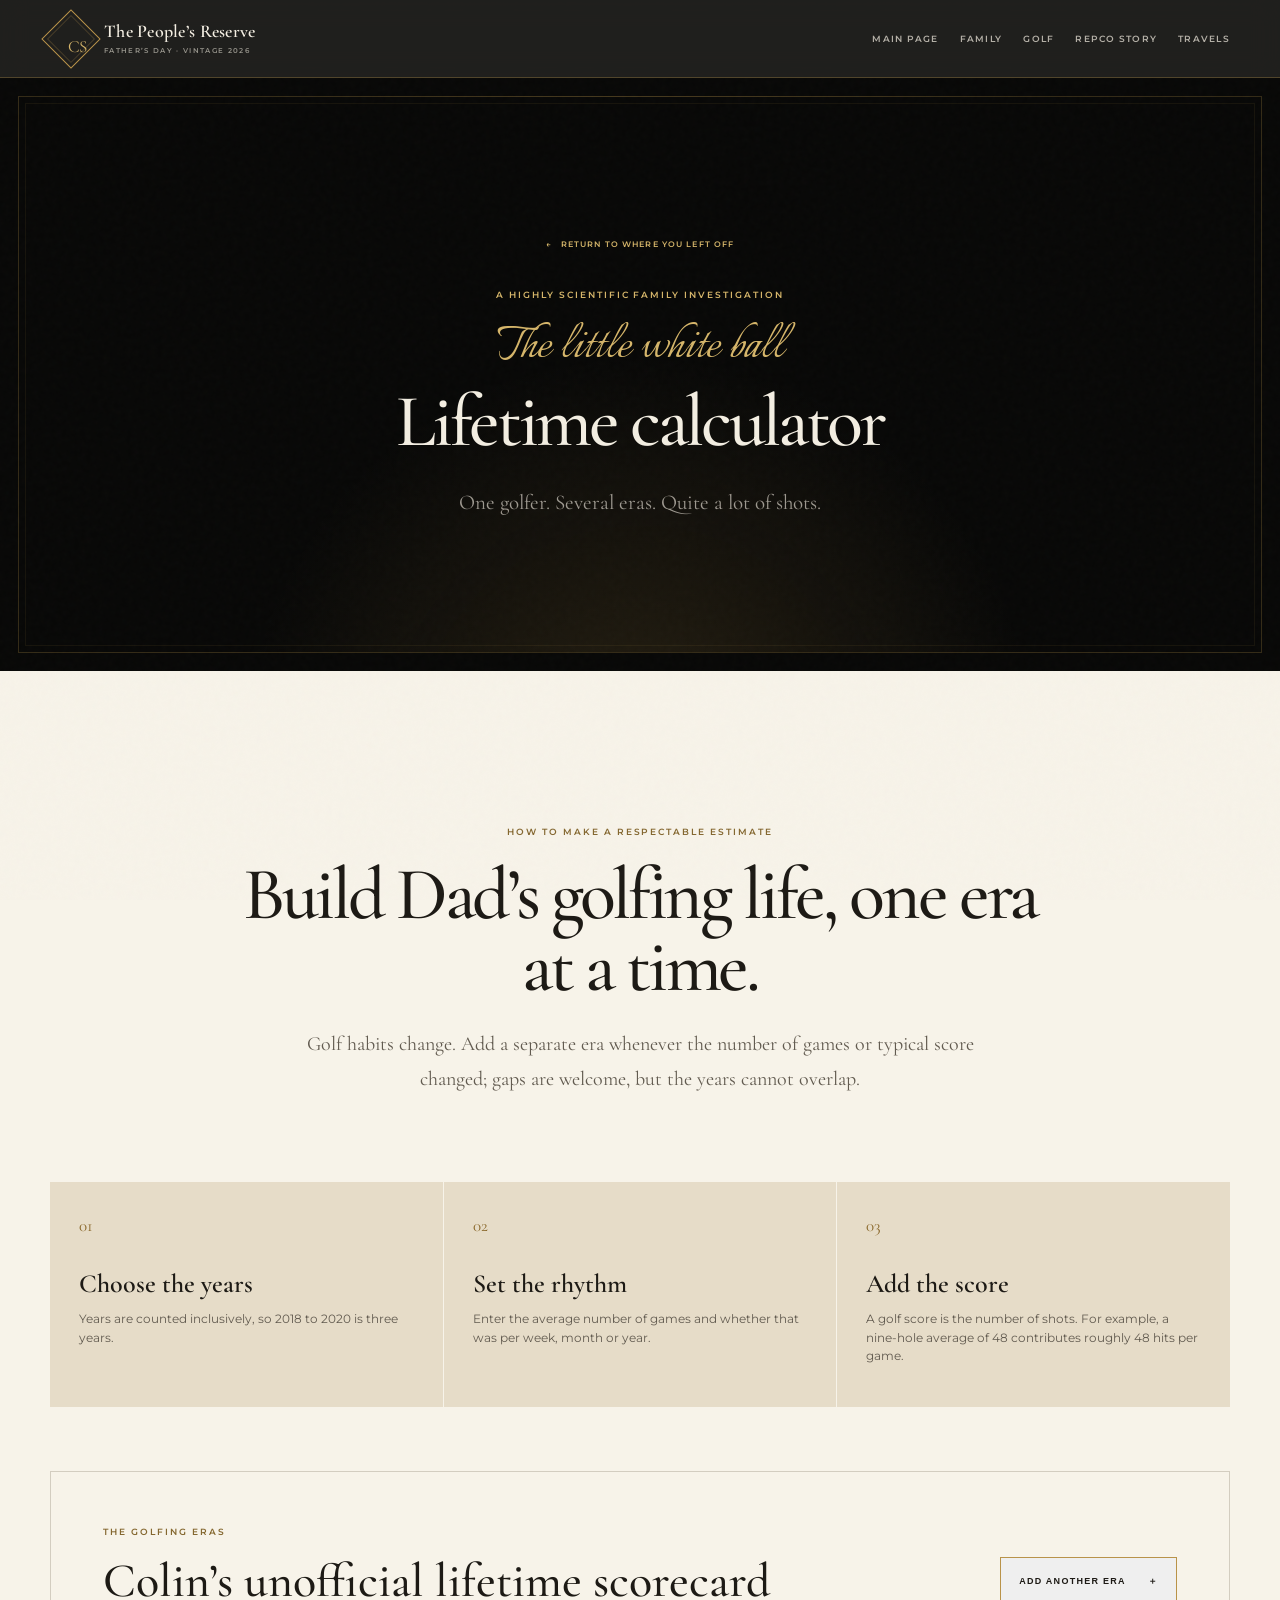
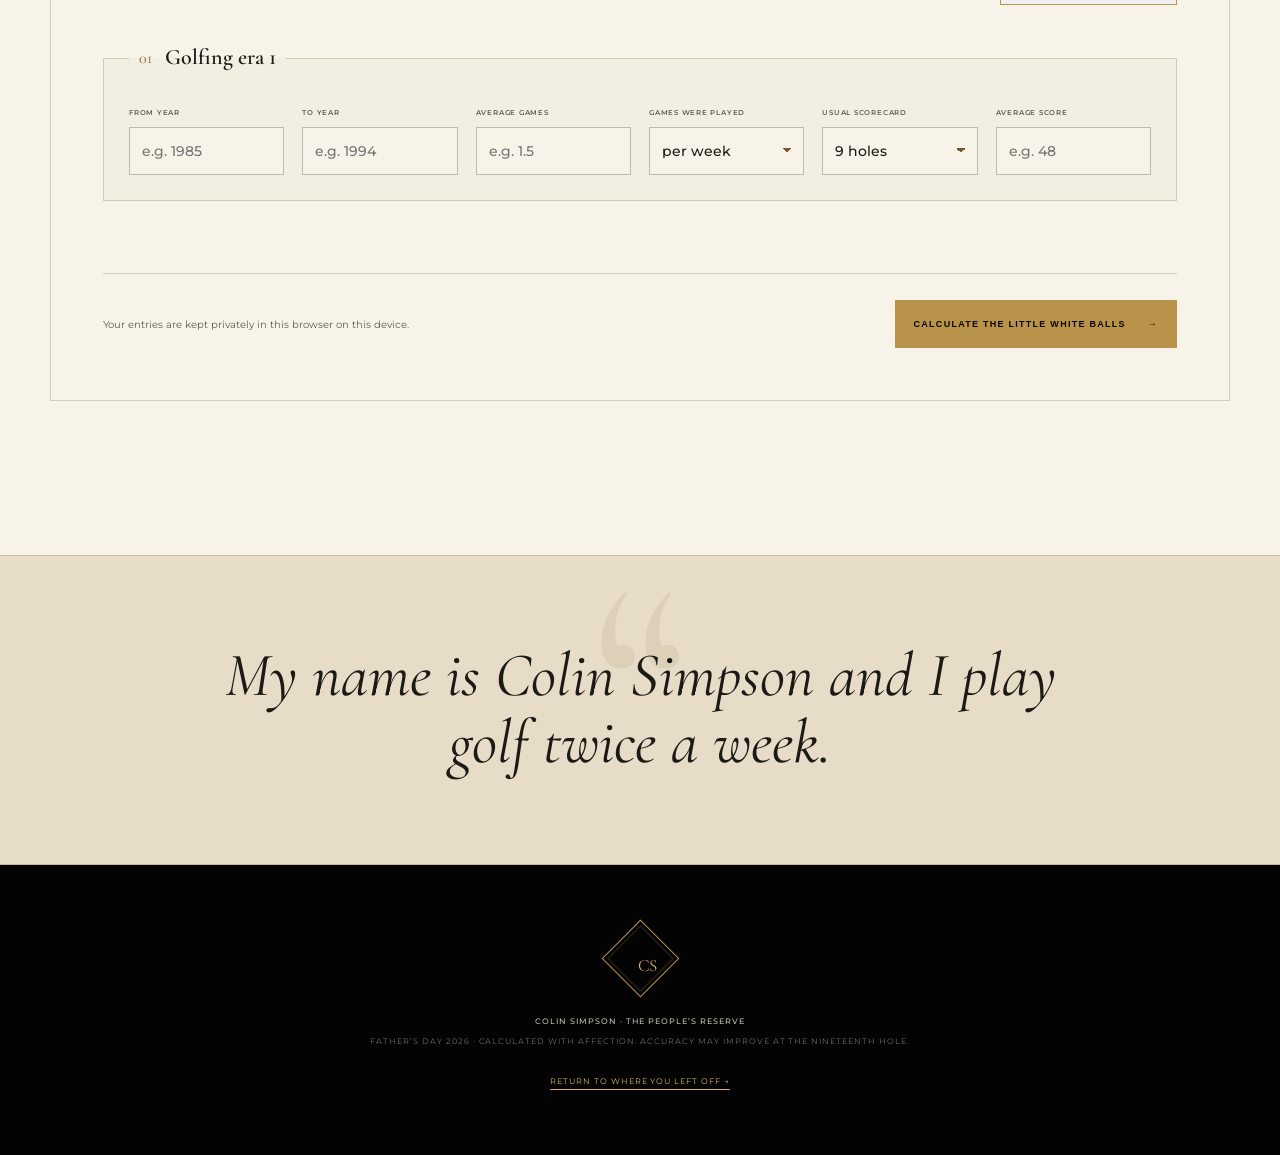
==== golf-calculator.html @ f28aa2bf "Polish tribute and add golf lifetime calculator" ====
<!doctype html>
<html lang="en-NZ">
  <head>
    <meta charset="utf-8" />
    <meta name="viewport" content="width=device-width, initial-scale=1" />
    <meta name="theme-color" content="#090908" />
    <meta name="description" content="Estimate how many times Colin Simpson has hit the little white ball — and issue the official family certificate." />
    <meta property="og:type" content="website" />
    <meta property="og:locale" content="en_NZ" />
    <meta property="og:title" content="The Little White Ball Calculator — Colin Simpson" />
    <meta property="og:description" content="An extremely serious family investigation into a lifetime of golf." />
    <meta property="og:url" content="https://mikemaxwelledison.github.io/colin-simpson-peoples-reserve/golf-calculator.html" />
    <meta property="og:image" content="https://mikemaxwelledison.github.io/colin-simpson-peoples-reserve/og.png" />
    <meta name="twitter:card" content="summary_large_image" />
    <title>The Little White Ball Calculator — Colin Simpson</title>
    <link rel="icon" href="favicon.svg" type="image/svg+xml" />
    <link rel="preconnect" href="https://fonts.googleapis.com" />
    <link rel="preconnect" href="https://fonts.gstatic.com" crossorigin />
    <link href="https://fonts.googleapis.com/css2?family=Cormorant+Garamond:ital,wght@0,500;0,600;1,500&amp;family=Italianno&amp;family=Montserrat:wght@400;500;600&amp;display=swap" rel="stylesheet" />
    <link rel="stylesheet" href="styles.css" />
    <script src="script.js" defer></script>
    <script src="golf-calculator.js" defer></script>
  </head>
  <body class="subpage calculator-page">
    <a class="skip-link" href="#calculator">Skip to the calculator</a>

    <header class="site-header" data-header>
      <a class="wordmark" href="index.html" aria-label="Colin Simpson — return to the main page">
        <span class="wordmark-mark" aria-hidden="true">CS</span>
        <span class="wordmark-copy"><strong>The People’s Reserve</strong><span>Father’s Day · Vintage 2026</span></span>
      </a>
      <button class="nav-toggle" type="button" aria-expanded="false" aria-controls="site-nav" data-nav-toggle><span>Menu</span><i aria-hidden="true"></i></button>
      <nav class="site-nav" id="site-nav" aria-label="Page links" data-nav>
        <a href="index.html">Main page</a>
        <a href="index.html#family">Family</a>
        <a href="index.html#golf">Golf</a>
        <a href="repco.html">Repco story</a>
        <a href="travels.html">Travels</a>
      </nav>
    </header>

    <main id="main" class="subpage-main">
      <section class="page-hero calculator-hero" aria-labelledby="page-title">
        <div class="page-hero-inner" data-reveal>
          <a class="back-link" href="index.html#golf-calculator-link" data-return-link><span aria-hidden="true">←</span> Return to where you left off</a>
          <p class="eyebrow gold">A highly scientific family investigation</p>
          <h1 id="page-title"><span>The little white ball</span>Lifetime calculator</h1>
          <p>One golfer. Several eras. Quite a lot of shots.</p>
        </div>
      </section>

      <section class="calculator-shell section-shell section-pad" id="calculator" aria-labelledby="calculator-title">
        <header class="section-heading centered narrow" data-reveal>
          <p class="eyebrow ink">How to make a respectable estimate</p>
          <h2 id="calculator-title">Build Dad’s golfing life, one era at a time.</h2>
          <p>Golf habits change. Add a separate era whenever the number of games or typical score changed; gaps are welcome, but the years cannot overlap.</p>
        </header>

        <ol class="calculator-guide" data-reveal>
          <li><span>01</span><strong>Choose the years</strong><p>Years are counted inclusively, so 2018 to 2020 is three years.</p></li>
          <li><span>02</span><strong>Set the rhythm</strong><p>Enter the average number of games and whether that was per week, month or year.</p></li>
          <li><span>03</span><strong>Add the score</strong><p>A golf score is the number of shots. For example, a nine-hole average of 48 contributes roughly 48 hits per game.</p></li>
        </ol>

        <form class="golf-form" id="golf-form" novalidate data-reveal>
          <div class="segment-heading">
            <div>
              <p class="eyebrow ink">The golfing eras</p>
              <h3>Colin’s unofficial lifetime scorecard</h3>
            </div>
            <button class="button button-outline add-segment" type="button" id="add-segment">Add another era <span aria-hidden="true">＋</span></button>
          </div>

          <div class="segments" id="segments"></div>
          <p class="form-status" id="form-status" role="alert" aria-live="polite"></p>

          <div class="calculator-actions">
            <p>Your entries are kept privately in this browser on this device.</p>
            <button class="button button-gold calculate-button" type="submit">Calculate the little white balls <span aria-hidden="true">→</span></button>
          </div>
        </form>

        <section class="calculator-result" id="calculator-result" aria-live="polite" tabindex="-1" hidden>
          <p class="eyebrow gold">The family statistics department declares</p>
          <p class="result-prefix">Dad has probably hit the little white ball</p>
          <strong class="result-number" id="result-number">0</strong>
          <p class="result-suffix">times.</p>
          <div class="result-facts" aria-label="Calculation summary">
            <span><strong id="result-games">0</strong> estimated games</span>
            <span><strong id="result-holes">0</strong> estimated holes</span>
            <span><strong id="result-eras">0</strong> golfing eras</span>
          </div>
          <p class="result-note">A carefully reasoned estimate, give or take a few mulligans, practice swings and stories that improved with age.</p>
          <button class="button button-gold" type="button" id="download-certificate">Download Colin’s certificate of golf addiction <span aria-hidden="true">↓</span></button>
          <small id="saved-date"></small>
        </section>
      </section>

      <section class="signature-quote calculator-quote" data-reveal>
        <span class="quote-mark" aria-hidden="true">“</span>
        <p>My name is Colin Simpson and I play golf twice a week.</p>
      </section>
    </main>

    <dialog class="recalculate-dialog" id="recalculate-dialog" aria-labelledby="dialog-title">
      <div class="dialog-crest" aria-hidden="true"><span>CS</span></div>
      <p class="eyebrow ink">One score is already on the board</p>
      <h2 id="dialog-title">Replace the previous result?</h2>
      <p>The saved estimate and certificate will be replaced by this new calculation.</p>
      <div class="dialog-actions">
        <button class="button button-outline" type="button" id="cancel-recalculate">Cancel</button>
        <button class="button button-dark" type="button" id="download-then-recalculate">Download previous certificate &amp; continue</button>
        <button class="button button-gold" type="button" id="confirm-recalculate">Continue</button>
      </div>
    </dialog>

    <footer class="site-footer">
      <div class="footer-mark" aria-hidden="true">CS</div>
      <p><strong>Colin Simpson · The People’s Reserve</strong></p>
      <p>Father’s Day 2026 · Calculated with affection. Accuracy may improve at the nineteenth hole.</p>
      <a href="index.html#golf-calculator-link" data-return-link>Return to where you left off <span aria-hidden="true">→</span></a>
    </footer>
  </body>
</html>
---- styles.css ----
:root {
  --black: #080807;
  --black-soft: #11100e;
  --charcoal: #1b1915;
  --ink: #1d1a15;
  --ink-soft: #625b50;
  --ivory: #f3eee2;
  --ivory-deep: #e6dcc8;
  --paper: #f7f3e9;
  --gold: #b99349;
  --gold-bright: #d6b66a;
  --gold-faint: rgba(185, 147, 73, 0.2);
  --line: rgba(64, 50, 29, 0.2);
  --serif: "Cormorant Garamond", Georgia, serif;
  --script: "Italianno", "Segoe Script", cursive;
  --sans: "Montserrat", Arial, sans-serif;
  --page: min(1180px, calc(100vw - 48px));
  --ease: cubic-bezier(0.22, 1, 0.36, 1);
}

* {
  box-sizing: border-box;
}

html {
  scroll-padding-top: 90px;
}

body {
  background: var(--paper);
  color: var(--ink);
  font-family: var(--sans);
  font-size: 16px;
  line-height: 1.72;
  margin: 0;
  overflow-x: hidden;
  -webkit-font-smoothing: antialiased;
}

body::before {
  background-image: url("data:image/svg+xml,%3Csvg viewBox='0 0 180 180' xmlns='http://www.w3.org/2000/svg'%3E%3Cfilter id='n'%3E%3CfeTurbulence type='fractalNoise' baseFrequency='.85' numOctaves='3' stitchTiles='stitch'/%3E%3C/filter%3E%3Crect width='100%25' height='100%25' filter='url(%23n)' opacity='.16'/%3E%3C/svg%3E");
  content: "";
  inset: 0;
  opacity: 0.13;
  pointer-events: none;
  position: fixed;
  z-index: 100;
}

img,
video {
  display: block;
  max-width: 100%;
}

img {
  height: auto;
}

figure,
blockquote {
  margin: 0;
}

a {
  color: inherit;
}

button,
a,
summary,
video {
  -webkit-tap-highlight-color: transparent;
}

.skip-link {
  background: var(--ivory);
  color: var(--black);
  font-weight: 600;
  left: 16px;
  padding: 10px 16px;
  position: fixed;
  top: -80px;
  z-index: 300;
}

.skip-link:focus {
  top: 16px;
}

.section-shell {
  margin-inline: auto;
  max-width: var(--page);
  position: relative;
}

.section-pad {
  padding-block: clamp(96px, 12vw, 160px);
}

.site-header {
  align-items: center;
  background: rgba(8, 8, 7, 0.9);
  border-bottom: 1px solid rgba(185, 147, 73, 0.32);
  color: var(--ivory);
  display: flex;
  justify-content: space-between;
  left: 0;
  min-height: 78px;
  padding: 14px max(24px, calc((100vw - 1180px) / 2));
  position: fixed;
  right: 0;
  top: 0;
  transition: background 220ms ease, min-height 220ms ease;
  z-index: 200;
  backdrop-filter: blur(12px);
}

.site-header.is-scrolled {
  background: rgba(8, 8, 7, 0.98);
  min-height: 66px;
}

.wordmark {
  align-items: center;
  display: inline-flex;
  gap: 12px;
  text-decoration: none;
}

.wordmark-mark,
.footer-mark {
  align-items: center;
  border: 1px solid var(--gold);
  color: var(--gold-bright);
  display: inline-flex;
  flex: 0 0 auto;
  font-family: var(--serif);
  font-size: 17px;
  height: 42px;
  justify-content: center;
  letter-spacing: -0.03em;
  outline: 1px solid rgba(185, 147, 73, 0.25);
  outline-offset: -5px;
  transform: rotate(45deg);
  width: 42px;
}

.wordmark-mark::first-line,
.footer-mark::first-line {
  transform: rotate(-45deg);
}

.wordmark-mark {
  line-height: 1;
}

.wordmark-mark::after,
.footer-mark::after {
  content: "CS";
  transform: rotate(-45deg);
}

.wordmark-mark,
.footer-mark {
  color: transparent;
}

.wordmark-mark::after,
.footer-mark::after {
  color: var(--gold-bright);
}

.wordmark-copy {
  display: flex;
  flex-direction: column;
  line-height: 1.1;
}

.wordmark-copy strong {
  font-family: var(--serif);
  font-size: 18px;
  font-weight: 600;
  letter-spacing: 0.015em;
}

.wordmark-copy span {
  color: rgba(243, 238, 226, 0.55);
  font-size: 7px;
  font-weight: 600;
  letter-spacing: 0.19em;
  margin-top: 5px;
  text-transform: uppercase;
}

.site-nav {
  align-items: center;
  display: flex;
  gap: 21px;
}

.site-nav a {
  color: rgba(243, 238, 226, 0.7);
  font-size: 9px;
  font-weight: 600;
  letter-spacing: 0.14em;
  position: relative;
  text-decoration: none;
  text-transform: uppercase;
}

.site-nav a::after {
  background: var(--gold);
  bottom: -7px;
  content: "";
  height: 1px;
  left: 0;
  position: absolute;
  transform: scaleX(0);
  transform-origin: right;
  transition: transform 180ms ease;
  width: 100%;
}

.site-nav a:hover,
.site-nav a:focus-visible {
  color: var(--ivory);
}

.site-nav a:hover::after,
.site-nav a:focus-visible::after {
  transform: scaleX(1);
  transform-origin: left;
}

.nav-toggle {
  align-items: center;
  background: transparent;
  border: 1px solid rgba(185, 147, 73, 0.38);
  color: var(--ivory);
  display: none;
  font: 600 8px/1 var(--sans);
  gap: 10px;
  letter-spacing: 0.16em;
  padding: 11px 12px;
  text-transform: uppercase;
}

.nav-toggle i,
.nav-toggle i::before,
.nav-toggle i::after {
  background: var(--gold-bright);
  content: "";
  display: block;
  height: 1px;
  transition: transform 180ms ease;
  width: 15px;
}

.nav-toggle i {
  position: relative;
}

.nav-toggle i::before {
  left: 0;
  position: absolute;
  top: -5px;
}

.nav-toggle i::after {
  left: 0;
  position: absolute;
  top: 5px;
}

.nav-toggle[aria-expanded="true"] i {
  background: transparent;
}

.nav-toggle[aria-expanded="true"] i::before {
  top: 0;
  transform: rotate(45deg);
}

.nav-toggle[aria-expanded="true"] i::after {
  top: 0;
  transform: rotate(-45deg);
}

.hero {
  align-items: center;
  background:
    radial-gradient(circle at 78% 28%, rgba(185, 147, 73, 0.13), transparent 32%),
    linear-gradient(125deg, #050505 0%, #11100d 58%, #080807 100%);
  color: var(--ivory);
  display: grid;
  gap: clamp(48px, 8vw, 120px);
  grid-template-columns: minmax(0, 1.12fr) minmax(310px, 0.68fr);
  min-height: 100svh;
  overflow: hidden;
  padding: 128px max(28px, calc((100vw - 1180px) / 2)) 82px;
  position: relative;
}

.hero::before,
.hero::after {
  border: 1px solid rgba(185, 147, 73, 0.3);
  content: "";
  inset: 94px 24px 24px;
  pointer-events: none;
  position: absolute;
}

.hero::after {
  inset: 101px 31px 31px;
  opacity: 0.4;
}

.label-lines {
  border: 1px solid rgba(185, 147, 73, 0.09);
  border-radius: 50%;
  height: 680px;
  position: absolute;
  right: -300px;
  top: -270px;
  width: 680px;
}

.label-lines::before,
.label-lines::after {
  border: 1px solid rgba(185, 147, 73, 0.08);
  border-radius: 50%;
  content: "";
  inset: 62px;
  position: absolute;
}

.label-lines::after {
  inset: 124px;
}

.hero-copy,
.hero-portrait {
  position: relative;
  z-index: 2;
}

.crest {
  align-items: center;
  color: var(--gold-bright);
  display: flex;
  height: 74px;
  justify-content: center;
  margin: 0 0 32px 20px;
  position: relative;
  transform: rotate(45deg);
  width: 74px;
}

.crest::before,
.crest::after {
  border: 1px solid var(--gold);
  content: "";
  inset: 0;
  position: absolute;
}

.crest::after {
  inset: 6px;
  opacity: 0.42;
}

.crest span {
  font-family: var(--serif);
  font-size: 24px;
  transform: rotate(-45deg);
}

.eyebrow,
.card-kicker {
  color: var(--gold-bright);
  font-size: 9px;
  font-weight: 600;
  letter-spacing: 0.22em;
  margin: 0 0 18px;
  text-transform: uppercase;
}

.eyebrow.ink,
.card-kicker {
  color: #84672f;
}

.eyebrow.gold {
  color: var(--gold-bright);
}

.hero h1 {
  font-family: var(--serif);
  font-size: clamp(54px, 7.2vw, 96px);
  font-weight: 600;
  letter-spacing: 0.025em;
  line-height: 0.88;
  margin: 0;
  max-width: 760px;
  text-transform: uppercase;
}

.hero h1 span {
  color: var(--gold-bright);
  display: block;
  font-family: var(--script);
  font-size: 0.66em;
  font-weight: 400;
  letter-spacing: 0.01em;
  line-height: 0.9;
  margin: 0 0 18px;
  text-transform: none;
}

.vintage-line {
  align-items: center;
  border-bottom: 1px solid rgba(185, 147, 73, 0.42);
  border-top: 1px solid rgba(185, 147, 73, 0.42);
  display: grid;
  gap: 16px;
  grid-template-columns: 1fr auto 1fr;
  margin: 32px 0;
  max-width: 620px;
  padding: 11px 0;
}

.vintage-line span {
  color: rgba(243, 238, 226, 0.55);
  font-size: 8px;
  font-weight: 600;
  letter-spacing: 0.16em;
  text-align: center;
  text-transform: uppercase;
}

.vintage-line strong {
  color: var(--ivory);
  font-family: var(--serif);
  font-size: 20px;
  letter-spacing: 0.12em;
}

.hero-intro {
  color: rgba(243, 238, 226, 0.72);
  font-family: var(--serif);
  font-size: clamp(20px, 2vw, 25px);
  line-height: 1.42;
  margin: 0 0 34px;
  max-width: 600px;
}

.hero-dedication {
  color: var(--gold-bright);
  font-size: 8px;
  font-weight: 600;
  letter-spacing: 0.2em;
  margin: 0;
  text-transform: uppercase;
}

.button {
  align-items: center;
  border: 1px solid transparent;
  display: inline-flex;
  font-size: 9px;
  font-weight: 600;
  gap: 22px;
  justify-content: center;
  letter-spacing: 0.14em;
  min-height: 48px;
  padding: 14px 18px;
  text-decoration: none;
  text-transform: uppercase;
  transition: background 180ms ease, color 180ms ease, transform 180ms ease;
}

.button:hover,
.button:focus-visible {
  transform: translateY(-2px);
}

.button-gold {
  background: var(--gold);
  color: var(--black);
}

.button-gold:hover,
.button-gold:focus-visible {
  background: var(--gold-bright);
}

.button-outline {
  border-color: var(--gold);
  color: var(--ink);
}

.button-outline:hover,
.button-outline:focus-visible {
  background: var(--gold);
  color: var(--black);
}

.button-dark {
  background: var(--black);
  color: var(--ivory);
}

.button-dark:hover,
.button-dark:focus-visible {
  background: var(--charcoal);
}

.hero-portrait {
  justify-self: end;
  max-width: 420px;
  padding: 12px;
  width: 100%;
}

.hero-portrait::before,
.hero-portrait::after {
  border: 1px solid rgba(185, 147, 73, 0.54);
  content: "";
  inset: 0;
  pointer-events: none;
  position: absolute;
}

.hero-portrait::after {
  inset: 6px;
  opacity: 0.42;
}

.photo-mat {
  aspect-ratio: 3 / 4;
  background: #161511;
  overflow: hidden;
}

.photo-mat img {
  height: 100%;
  object-fit: cover;
  object-position: 50% 40%;
  width: 100%;
}

.hero-portrait figcaption {
  background: rgba(8, 8, 7, 0.92);
  bottom: 12px;
  display: flex;
  flex-direction: column;
  left: 12px;
  padding: 11px 14px;
  position: absolute;
  z-index: 4;
}

.hero-portrait figcaption strong {
  color: var(--gold-bright);
  font-family: var(--serif);
  font-size: 16px;
  font-weight: 500;
}

.hero-portrait figcaption span {
  color: rgba(243, 238, 226, 0.56);
  font-size: 7px;
  letter-spacing: 0.16em;
  text-transform: uppercase;
}

.vintage-seal {
  align-items: center;
  background: var(--ivory);
  border: 3px double var(--gold);
  border-radius: 50%;
  bottom: -36px;
  color: var(--black);
  display: flex;
  flex-direction: column;
  height: 122px;
  justify-content: center;
  line-height: 1;
  position: absolute;
  right: -30px;
  transform: rotate(7deg);
  width: 122px;
  z-index: 6;
}

.vintage-seal span {
  font-size: 7px;
  font-weight: 600;
  letter-spacing: 0.13em;
  text-transform: uppercase;
}

.vintage-seal strong {
  font-family: var(--serif);
  font-size: 34px;
  font-weight: 600;
  margin: 4px 0;
}

.opening {
  display: grid;
  gap: clamp(44px, 8vw, 120px);
  grid-template-columns: 1.05fr 0.75fr;
  padding-block: clamp(108px, 14vw, 185px);
}

.section-number {
  color: rgba(132, 103, 47, 0.42);
  font-family: var(--serif);
  font-size: 14px;
  left: 0;
  letter-spacing: 0.12em;
  position: absolute;
  top: 54px;
}

.opening .section-number {
  top: 58px;
}

.section-number.light {
  color: rgba(214, 182, 106, 0.42);
}

.opening h2,
.section-heading h2,
.wine-copy h2,
.rugby h2,
.mates h2,
.final-copy h2,
.page-hero h1,
.chapter h2 {
  font-family: var(--serif);
  font-size: clamp(46px, 5.8vw, 76px);
  font-weight: 500;
  letter-spacing: -0.045em;
  line-height: 0.98;
  margin: 0;
}

.opening h2 {
  max-width: 600px;
}

.opening-copy {
  color: var(--ink-soft);
  font-size: 14px;
  max-width: 480px;
}

.opening-signoff {
  color: #765a29 !important;
  font-family: var(--script) !important;
  font-size: clamp(34px, 4vw, 46px) !important;
  line-height: 1 !important;
  margin-top: 28px !important;
}

.opening-copy p:first-child::first-letter {
  color: #84672f;
  float: left;
  font-family: var(--serif);
  font-size: 74px;
  line-height: 0.72;
  padding: 12px 10px 0 0;
}

.signature-quote {
  align-items: center;
  background: var(--ivory-deep);
  border-block: 1px solid var(--line);
  display: flex;
  min-height: 310px;
  overflow: hidden;
  padding: 70px max(32px, calc((100vw - 940px) / 2));
  position: relative;
  text-align: center;
}

.signature-quote p {
  color: var(--ink);
  font-family: var(--serif);
  font-size: clamp(34px, 5vw, 62px);
  font-style: italic;
  line-height: 1.08;
  margin: auto;
  max-width: 850px;
  position: relative;
  z-index: 2;
}

.quote-mark {
  color: rgba(132, 103, 47, 0.1);
  font-family: var(--serif);
  font-size: 300px;
  left: 50%;
  line-height: 1;
  position: absolute;
  top: -18px;
  transform: translateX(-50%);
}

.dark-panel {
  background:
    radial-gradient(circle at 15% 10%, rgba(185, 147, 73, 0.1), transparent 30%),
    var(--black);
  color: var(--ivory);
  position: relative;
}

.dark-panel::before,
.colour-section::before {
  border: 1px solid rgba(185, 147, 73, 0.13);
  content: "";
  inset: 14px;
  pointer-events: none;
  position: absolute;
}

.section-heading {
  margin-bottom: clamp(48px, 7vw, 86px);
}

.section-heading.centered {
  margin-inline: auto;
  max-width: 800px;
  text-align: center;
}

.section-heading.centered > p:last-child {
  color: rgba(243, 238, 226, 0.66);
  font-family: var(--serif);
  font-size: 20px;
  margin: 24px auto 0;
  max-width: 680px;
}

.section-heading.narrow > p:last-child {
  color: var(--ink-soft);
}

.split-heading {
  align-items: start;
  display: grid;
  gap: clamp(40px, 8vw, 110px);
  grid-template-columns: 0.9fr 1fr;
}

.split-heading .lead,
.mates-copy .lead,
.wine-copy .lead,
.rugby .lead,
.repco-copy .lead {
  font-family: var(--serif);
  font-size: clamp(21px, 2.3vw, 29px);
  line-height: 1.38;
  margin: 0 0 20px;
}

.split-heading > div:last-child > p:not(.lead),
.mates-copy > p:not(.eyebrow, .lead),
.wine-copy > p:not(.eyebrow, .lead, .wine-punchline, .disclosure) {
  color: var(--ink-soft);
  font-size: 14px;
}

.video-grid {
  display: grid;
  gap: 24px;
  grid-template-columns: repeat(2, minmax(0, 1fr));
}

.video-card {
  background: #11100e;
  border: 1px solid rgba(185, 147, 73, 0.28);
  display: grid;
  grid-template-rows: auto 1fr;
  overflow: hidden;
}

.video-frame {
  background: #000;
  aspect-ratio: 16 / 9;
  overflow: hidden;
}

.video-frame video {
  height: 100%;
  object-fit: contain;
  width: 100%;
}

.video-copy {
  padding: 26px;
}

.video-copy .card-kicker {
  color: var(--gold-bright);
  display: block;
  margin-bottom: 12px;
}

.video-copy h3,
.image-story h3,
.poppa-callout h3 {
  font-family: var(--serif);
  font-size: clamp(26px, 3vw, 36px);
  font-weight: 500;
  line-height: 1.04;
  margin: 0 0 15px;
}

.video-copy p {
  color: rgba(243, 238, 226, 0.58);
  font-size: 13px;
  margin: 0 0 16px;
}

.text-link {
  color: var(--gold-bright);
  display: inline-flex;
  font-size: 8px;
  font-weight: 600;
  gap: 9px;
  letter-spacing: 0.14em;
  text-decoration: none;
  text-transform: uppercase;
}

.text-link:hover,
.text-link:focus-visible {
  text-decoration: underline;
  text-underline-offset: 5px;
}

.video-card-coming {
  align-items: stretch;
  grid-template-columns: minmax(190px, 0.62fr) minmax(0, 1fr);
  grid-template-rows: none;
  min-height: 500px;
}

.video-card-portrait {
  align-items: stretch;
  grid-template-columns: minmax(215px, 0.78fr) minmax(0, 1fr);
  grid-template-rows: none;
  min-height: 500px;
}

.portrait-video-frame {
  aspect-ratio: auto;
  min-height: 100%;
}

.video-card-portrait .video-copy {
  align-self: center;
}

.video-placeholder {
  align-items: center;
  background:
    linear-gradient(rgba(185, 147, 73, 0.05), rgba(0, 0, 0, 0.38)),
    repeating-linear-gradient(135deg, rgba(185, 147, 73, 0.06) 0 1px, transparent 1px 18px);
  display: flex;
  flex-direction: column;
  justify-content: center;
  min-height: 100%;
  padding: 24px;
  text-align: center;
}

.phone-outline {
  align-items: center;
  border: 1px solid rgba(214, 182, 106, 0.46);
  border-radius: 22px;
  display: flex;
  height: 210px;
  justify-content: center;
  margin-bottom: 23px;
  outline: 1px solid rgba(214, 182, 106, 0.13);
  outline-offset: -7px;
  position: relative;
  width: 118px;
}

.phone-outline::after {
  background: var(--gold);
  border-radius: 50%;
  bottom: 10px;
  content: "";
  height: 5px;
  position: absolute;
  width: 5px;
}

.phone-outline i {
  color: var(--gold-bright);
  font-family: var(--serif);
  font-size: 25px;
  font-style: normal;
}

.video-placeholder strong {
  font-family: var(--serif);
  font-size: 20px;
  font-weight: 500;
}

.video-placeholder small {
  color: rgba(243, 238, 226, 0.43);
  font-size: 7px;
  letter-spacing: 0.17em;
  margin-top: 6px;
  text-transform: uppercase;
}

.video-card-coming .video-copy {
  align-self: center;
}

.feature-photo {
  border: 1px solid var(--line);
  background: var(--black-soft);
  overflow: hidden;
  position: relative;
}

.feature-photo img {
  height: 100%;
  object-fit: cover;
  width: 100%;
}

.feature-photo figcaption,
.travel-card figcaption {
  background: var(--black);
  color: rgba(243, 238, 226, 0.68);
  display: flex;
  flex-direction: column;
  font-size: 11px;
  padding: 16px 18px;
}

.feature-photo figcaption strong,
.travel-card figcaption strong {
  color: var(--gold-bright);
  font-family: var(--serif);
  font-size: 18px;
  font-weight: 500;
}

.blossom-feature {
  align-items: stretch;
  display: grid;
  grid-template-columns: minmax(250px, 0.75fr) 1fr;
  margin: 70px auto 0;
  max-width: 900px;
}

.blossom-feature img {
  aspect-ratio: 3 / 4;
  object-position: 50% 42%;
}

.blossom-feature figcaption {
  justify-content: center;
  padding: clamp(30px, 6vw, 70px);
}

.blossom-feature figcaption strong {
  font-size: clamp(28px, 4vw, 44px);
  line-height: 1;
  margin-bottom: 16px;
}

.family-gallery {
  display: grid;
  gap: 22px;
  grid-template-columns: repeat(12, 1fr);
}

.photo-card {
  background: var(--ivory);
  border: 1px solid var(--line);
  grid-column: span 7;
  overflow: hidden;
  position: relative;
}

.photo-card:nth-child(3) {
  grid-column: span 7;
}

.photo-card-tall {
  grid-column: span 5;
  grid-row: span 2;
}

.photo-card-wide {
  grid-column: span 12;
}

.photo-card img {
  aspect-ratio: 4 / 3;
  height: auto;
  object-fit: cover;
  width: 100%;
}

.photo-card-tall img {
  aspect-ratio: 4 / 5;
  height: calc(100% - 104px);
}

.photo-card-portrait img {
  aspect-ratio: 3 / 4;
}

.photo-card figcaption {
  color: var(--ink-soft);
  display: flex;
  flex-direction: column;
  font-family: var(--serif);
  font-size: 15px;
  line-height: 1.35;
  min-height: 88px;
  padding: 18px 20px;
}

.photo-card figcaption strong {
  color: var(--ink);
  font-size: 18px;
  font-weight: 600;
  margin-bottom: 4px;
}

.poppa-callout {
  align-items: center;
  background: var(--ivory-deep);
  display: grid;
  gap: clamp(36px, 7vw, 90px);
  grid-template-columns: minmax(220px, 0.55fr) 1fr;
  margin-top: 70px;
  padding: clamp(24px, 5vw, 60px);
}

.poppa-callout figure {
  border: 1px solid rgba(132, 103, 47, 0.35);
  padding: 8px;
}

.poppa-callout figure img {
  aspect-ratio: 3 / 4;
  object-fit: cover;
}

.poppa-callout h3 {
  font-size: clamp(34px, 4.6vw, 56px);
}

.poppa-callout p:not(.eyebrow) {
  color: var(--ink-soft);
  margin: 0 0 28px;
}

.dad-messages {
  background:
    radial-gradient(circle at 8% 10%, rgba(185, 147, 73, 0.13), transparent 34%),
    var(--black-soft);
  border: 1px solid rgba(185, 147, 73, 0.34);
  color: var(--ivory);
  display: grid;
  gap: clamp(38px, 7vw, 90px);
  grid-template-columns: minmax(220px, 0.68fr) 1.32fr;
  margin-top: 70px;
  padding: clamp(30px, 5vw, 62px);
}

.dad-messages-heading h3,
.calculator-invite h3,
.ledger-heading h3,
.segment-heading h3,
.calculator-result h3 {
  font-family: var(--serif);
  font-size: clamp(32px, 4vw, 50px);
  font-weight: 500;
  line-height: 1;
  margin: 0 0 20px;
}

.dad-messages-heading > p:last-child {
  color: rgba(243, 238, 226, 0.56);
  font-size: 13px;
  margin: 0;
}

.dad-message-list {
  border-top: 1px solid rgba(185, 147, 73, 0.3);
}

.dad-message-list blockquote {
  border-bottom: 1px solid rgba(185, 147, 73, 0.3);
  padding: 20px 0;
}

.dad-message-list blockquote:first-child {
  padding-top: 0;
}

.dad-message-list p {
  font-family: var(--serif);
  font-size: clamp(18px, 2.1vw, 25px);
  line-height: 1.34;
  margin: 0 0 8px;
}

.dad-message-list cite,
.message-inline cite {
  color: var(--gold-bright);
  display: block;
  font-size: 7px;
  font-style: normal;
  font-weight: 600;
  letter-spacing: 0.14em;
  text-transform: uppercase;
}

.archive-drawer {
  border-bottom: 1px solid var(--line);
  border-top: 1px solid var(--line);
  margin-top: 70px;
}

.archive-drawer summary {
  align-items: center;
  cursor: pointer;
  display: flex;
  font-family: var(--serif);
  font-size: 24px;
  justify-content: space-between;
  list-style: none;
  padding: 22px 4px;
}

.archive-drawer summary::-webkit-details-marker {
  display: none;
}

.archive-drawer summary::after {
  color: #84672f;
  content: "+";
  font-family: var(--sans);
  font-size: 20px;
}

.archive-drawer[open] summary::after {
  content: "−";
}

.archive-drawer summary small {
  color: var(--ink-soft);
  font: 600 7px/1.4 var(--sans);
  letter-spacing: 0.14em;
  margin-left: auto;
  margin-right: 22px;
  text-transform: uppercase;
}

.archive-grid {
  display: grid;
  gap: 18px;
  grid-template-columns: repeat(3, 1fr);
  padding: 12px 0 34px;
}

.archive-grid .photo-card {
  grid-column: auto;
}

.archive-grid .photo-card img {
  aspect-ratio: 4 / 3;
}

.archive-grid .photo-card-portrait img {
  aspect-ratio: 4 / 3;
  object-position: 50% 25%;
}

.wine-grid {
  align-items: center;
  display: grid;
  gap: clamp(50px, 8vw, 110px);
  grid-template-columns: 0.82fr 1.18fr;
}

.wine-copy h2 {
  color: var(--ivory);
  font-size: clamp(47px, 5.2vw, 69px);
  letter-spacing: 0.015em;
  text-transform: uppercase;
}

.wine-copy h2 span {
  color: var(--gold-bright);
  display: block;
  font-family: var(--script);
  font-size: 0.75em;
  font-weight: 400;
  letter-spacing: 0;
  margin-bottom: 12px;
  text-transform: none;
}

.wine-copy .lead {
  color: rgba(243, 238, 226, 0.82);
  margin-top: 30px;
}

.wine-copy > p:not(.eyebrow, .lead, .wine-punchline, .disclosure) {
  color: rgba(243, 238, 226, 0.58);
}

.wine-punchline {
  border-block: 1px solid rgba(185, 147, 73, 0.36);
  color: var(--gold-bright);
  font-size: 10px;
  font-weight: 600;
  letter-spacing: 0.16em;
  margin: 30px 0 20px;
  padding: 15px 0;
  text-transform: uppercase;
}

.disclosure {
  color: rgba(243, 238, 226, 0.35);
  font-size: 9px;
}

.bottle-gallery {
  display: grid;
  gap: 16px;
  grid-template-columns: repeat(2, 1fr);
}

.bottle-gallery figure {
  background: #111;
  border: 1px solid rgba(185, 147, 73, 0.25);
}

.bottle-gallery img {
  aspect-ratio: 3 / 4;
  object-fit: cover;
}

.bottle-gallery figcaption {
  color: rgba(243, 238, 226, 0.5);
  font-family: var(--serif);
  font-size: 13px;
  line-height: 1.35;
  padding: 13px 15px;
}

.magnum-memory {
  align-items: center;
  border-top: 1px solid rgba(185, 147, 73, 0.28);
  display: grid;
  gap: 30px;
  grid-template-columns: 110px 1fr;
  margin-top: 65px;
  max-width: 720px;
  padding-top: 32px;
}

.magnum-memory img {
  aspect-ratio: 3 / 4;
  border: 1px solid rgba(185, 147, 73, 0.3);
  object-fit: cover;
}

.magnum-memory .card-kicker {
  color: var(--gold-bright);
  display: block;
  margin-bottom: 7px;
}

.magnum-memory p {
  color: rgba(243, 238, 226, 0.62);
  font-family: var(--serif);
  font-size: 18px;
  line-height: 1.42;
  margin: 0;
}

.golf-message-ledger {
  border: 1px solid var(--line);
  margin-bottom: 54px;
}

.ledger-heading {
  align-items: end;
  background: var(--ivory-deep);
  display: grid;
  gap: 15px;
  grid-template-columns: 0.42fr 1fr;
  padding: 28px clamp(22px, 4vw, 44px);
}

.ledger-heading .card-kicker {
  color: #765a29;
}

.ledger-heading h3 {
  font-size: clamp(29px, 3.7vw, 45px);
  margin: 0;
}

.ledger-grid {
  display: grid;
  grid-template-columns: repeat(5, 1fr);
}

.ledger-grid article {
  padding: 25px 20px 28px;
}

.ledger-grid article + article {
  border-left: 1px solid var(--line);
}

.ledger-grid time {
  color: #765a29;
  display: block;
  font-size: 7px;
  font-weight: 600;
  letter-spacing: 0.13em;
  margin-bottom: 12px;
  text-transform: uppercase;
}

.ledger-grid h4 {
  font-family: var(--serif);
  font-size: 24px;
  font-weight: 600;
  line-height: 1;
  margin: 0 0 13px;
}

.ledger-grid p {
  color: var(--ink-soft);
  font-size: 12px;
  line-height: 1.55;
  margin: 0;
}

.golf-lead img {
  aspect-ratio: 16 / 8.5;
  object-position: 50% 35%;
}

.story-pair {
  display: grid;
  gap: 24px;
  grid-template-columns: repeat(2, 1fr);
  margin-top: 24px;
}

.image-story {
  background: var(--ivory);
  border: 1px solid var(--line);
  display: grid;
  grid-template-rows: auto 1fr;
}

.image-story img {
  aspect-ratio: 16 / 9;
  height: 100%;
  object-fit: cover;
  width: 100%;
}

.image-story-portrait {
  grid-template-columns: minmax(150px, 0.62fr) 1fr;
  grid-template-rows: none;
}

.image-story-portrait img {
  aspect-ratio: 3 / 4;
}

.image-story > div {
  padding: 28px;
}

.image-story h3 {
  font-size: 31px;
}

.image-story p {
  color: var(--ink-soft);
  font-size: 13px;
  margin: 0;
}

.small-quote {
  border-block: 1px solid var(--line);
  margin: 65px auto 0;
  max-width: 740px;
  padding: 32px;
  text-align: center;
}

.small-quote p {
  font-family: var(--script);
  font-size: clamp(40px, 5vw, 58px);
  line-height: 1;
  margin: 0 0 10px;
}

.small-quote cite,
.mates-copy cite {
  color: var(--ink-soft);
  display: block;
  font-size: 8px;
  font-style: normal;
  font-weight: 600;
  letter-spacing: 0.14em;
  text-transform: uppercase;
}

.calculator-invite {
  align-items: center;
  background:
    radial-gradient(circle at 14% 15%, rgba(185, 147, 73, 0.15), transparent 35%),
    var(--black);
  border: 1px solid rgba(185, 147, 73, 0.42);
  color: var(--ivory);
  display: grid;
  gap: clamp(30px, 6vw, 80px);
  grid-template-columns: 1fr auto;
  margin-top: 62px;
  padding: clamp(30px, 5vw, 58px);
}

.calculator-invite h3 {
  margin-bottom: 14px;
}

.calculator-invite p:last-child {
  color: rgba(243, 238, 226, 0.6);
  font-size: 13px;
  margin: 0;
  max-width: 660px;
}

.calculator-invite .button {
  max-width: 270px;
}

.colour-section {
  background: #12110e;
  color: var(--ivory);
  padding-block: clamp(95px, 12vw, 150px);
  position: relative;
}

.rugby-grid {
  align-items: center;
  display: grid;
  gap: clamp(46px, 9vw, 120px);
  grid-template-columns: minmax(280px, 0.72fr) 1fr;
}

.rugby figure {
  border: 1px solid rgba(185, 147, 73, 0.4);
  padding: 9px;
}

.rugby figure img {
  aspect-ratio: 4 / 5;
  object-fit: cover;
}

.rugby figcaption {
  color: rgba(243, 238, 226, 0.52);
  font-family: var(--serif);
  font-size: 13px;
  line-height: 1.35;
  padding: 14px 8px 6px;
}

.rugby .lead {
  color: rgba(243, 238, 226, 0.78);
  margin-top: 28px;
}

.rugby-note {
  color: rgba(243, 238, 226, 0.58);
  font-size: 13px;
  margin: 0;
}

.stat-card {
  align-items: baseline;
  border-block: 1px solid rgba(185, 147, 73, 0.35);
  display: grid;
  gap: 0 16px;
  grid-template-columns: auto 1fr;
  margin-top: 35px;
  padding: 24px 0;
}

.stat-card strong {
  color: var(--gold-bright);
  font-family: var(--serif);
  font-size: 76px;
  font-weight: 500;
  letter-spacing: -0.06em;
  line-height: 0.8;
}

.message-inline {
  border-left: 2px solid var(--gold);
  margin: 30px 0;
  padding: 3px 0 3px 20px;
}

.message-inline p {
  font-family: var(--serif);
  font-size: 22px;
  font-style: italic;
  line-height: 1.28;
  margin: 0 0 8px;
}

.message-inline cite {
  color: #765a29;
}

.stat-card span {
  color: var(--ivory);
  font-size: 9px;
  font-weight: 600;
  letter-spacing: 0.16em;
  text-transform: uppercase;
}

.stat-card p {
  color: rgba(243, 238, 226, 0.52);
  font-size: 12px;
  grid-column: 1 / -1;
  margin: 20px 0 0;
  max-width: 530px;
}

.repco-feature {
  align-items: center;
  display: grid;
  gap: clamp(48px, 9vw, 120px);
  grid-template-columns: minmax(250px, 0.65fr) 1fr;
  margin-inline: auto;
  max-width: 1020px;
}

.repco-feature .photo-card {
  grid-column: auto;
}

.repco-years {
  align-items: center;
  color: #765a29;
  display: grid;
  font-family: var(--serif);
  font-size: 35px;
  gap: 16px;
  grid-template-columns: auto 1fr auto;
  margin-bottom: 30px;
}

.repco-years i {
  background: var(--gold);
  height: 1px;
}

.label-list {
  border-block: 1px solid var(--line);
  list-style: none;
  margin: 30px 0;
  padding: 12px 0;
}

.label-list li {
  color: var(--ink-soft);
  font-size: 9px;
  font-weight: 600;
  letter-spacing: 0.12em;
  padding: 7px 0;
  text-transform: uppercase;
}

.paper-deep {
  background: var(--ivory-deep);
}

.mates-grid {
  align-items: center;
  display: grid;
  gap: clamp(44px, 8vw, 110px);
  grid-template-columns: 0.78fr 1.22fr;
}

.mates-copy > p:not(.eyebrow, .lead) {
  color: var(--ink-soft);
}

.mates-copy blockquote {
  border-left: 1px solid var(--gold);
  font-family: var(--serif);
  font-size: 25px;
  font-style: italic;
  margin-top: 34px;
  padding-left: 22px;
}

.mates-copy cite {
  margin-top: 8px;
}

.mates .feature-photo img {
  aspect-ratio: 4 / 3;
}

.travel-grid {
  display: grid;
  gap: 18px;
  grid-template-columns: repeat(12, 1fr);
}

.travel-card {
  background: var(--black);
  border: 1px solid var(--line);
  grid-column: span 4;
  overflow: hidden;
}

.travel-card-wide {
  grid-column: span 8;
}

.travel-card img {
  aspect-ratio: 4 / 3;
  height: auto;
  object-fit: cover;
  width: 100%;
}

.travel-card:nth-child(2) img {
  object-position: 50% 38%;
}

.travel-card figcaption {
  min-height: 92px;
}

.travel-ending {
  margin: 75px auto 0;
  max-width: 760px;
  text-align: center;
}

.travel-ending blockquote {
  color: #765a29;
  font-family: var(--script);
  font-size: clamp(44px, 6vw, 70px);
  line-height: 1;
}

.travel-ending p {
  color: var(--ink-soft);
  font-family: var(--serif);
  font-size: 19px;
  margin: 18px auto 28px;
  max-width: 630px;
}

.final-message {
  background: var(--black);
  color: var(--ivory);
  display: grid;
  grid-template-columns: minmax(320px, 0.9fr) minmax(0, 1.1fr);
  min-height: 760px;
}

.final-photo {
  min-height: 760px;
  overflow: hidden;
  position: relative;
}

.final-photo::after {
  background: linear-gradient(90deg, transparent 68%, var(--black));
  content: "";
  inset: 0;
  position: absolute;
}

.final-photo img {
  height: 100%;
  object-fit: cover;
  object-position: 50% 36%;
  width: 100%;
}

.final-copy {
  align-self: center;
  max-width: 650px;
  padding: 80px clamp(34px, 7vw, 110px) 80px clamp(25px, 4vw, 64px);
}

.final-copy h2 {
  color: var(--ivory);
  font-size: clamp(52px, 6.5vw, 82px);
}

.final-copy > p:not(.eyebrow, .family-caption) {
  color: rgba(243, 238, 226, 0.68);
  font-family: var(--serif);
  font-size: 20px;
  margin: 30px 0;
}

.final-copy blockquote {
  border-block: 1px solid rgba(185, 147, 73, 0.35);
  display: flex;
  flex-direction: column;
  margin: 34px 0;
  padding: 23px 0;
}

.final-copy blockquote span {
  color: var(--gold-bright);
  font-family: var(--script);
  font-size: 48px;
  line-height: 1;
}

.final-copy blockquote strong {
  font-family: var(--serif);
  font-size: 23px;
  font-weight: 500;
  letter-spacing: 0.12em;
  margin-top: 12px;
  text-transform: uppercase;
}

.family-caption {
  color: rgba(243, 238, 226, 0.37);
  font-size: 9px;
  letter-spacing: 0.08em;
  line-height: 1.5;
}

.site-footer {
  align-items: center;
  background: #030303;
  color: rgba(243, 238, 226, 0.45);
  display: flex;
  flex-direction: column;
  font-size: 8px;
  letter-spacing: 0.12em;
  padding: 66px 24px;
  text-align: center;
  text-transform: uppercase;
}

.footer-mark {
  height: 55px;
  margin: 0 0 26px;
  width: 55px;
}

.site-footer p {
  margin: 3px 0;
}

.site-footer strong {
  color: rgba(243, 238, 226, 0.8);
  font-weight: 500;
}

.site-footer a {
  color: var(--gold-bright);
  margin-top: 24px;
  text-underline-offset: 5px;
}

/* Supporting pages */
.subpage {
  background: var(--paper);
}

.subpage .site-header {
  position: sticky;
}

.subpage-main {
  min-height: 70vh;
}

.page-hero {
  background: var(--black);
  color: var(--ivory);
  overflow: hidden;
  padding: clamp(85px, 12vw, 150px) 24px;
  position: relative;
  text-align: center;
}

.page-hero::before,
.page-hero::after {
  border: 1px solid rgba(185, 147, 73, 0.25);
  content: "";
  inset: 18px;
  pointer-events: none;
  position: absolute;
}

.page-hero::after {
  inset: 25px;
  opacity: 0.35;
}

.page-hero-inner {
  margin: auto;
  max-width: 820px;
  position: relative;
  z-index: 2;
}

.page-hero h1 span {
  color: var(--gold-bright);
  display: block;
  font-family: var(--script);
  font-size: 0.75em;
  letter-spacing: 0;
  margin-bottom: 10px;
}

.page-hero p:last-child {
  color: rgba(243, 238, 226, 0.62);
  font-family: var(--serif);
  font-size: 21px;
  margin: 27px auto 0;
  max-width: 640px;
}

.back-link {
  color: var(--gold-bright);
  display: inline-flex;
  font-size: 8px;
  font-weight: 600;
  gap: 9px;
  letter-spacing: 0.14em;
  margin-bottom: 35px;
  text-decoration: none;
  text-transform: uppercase;
}

.detail-video {
  background: var(--black-soft);
  border: 1px solid var(--gold-faint);
  margin: 0 auto;
  max-width: 960px;
  padding: 9px;
}

.detail-video video {
  aspect-ratio: 16 / 9;
  background: #000;
  width: 100%;
}

.detail-video-portrait {
  max-width: 430px;
}

.detail-video-portrait video {
  aspect-ratio: 9 / 16;
}

.detail-quote {
  color: #765a29;
  font-family: var(--script);
  font-size: clamp(46px, 7vw, 78px);
  line-height: 1;
  margin: 55px auto;
  max-width: 800px;
  text-align: center;
}

.character-callout {
  border-block: 1px solid var(--line);
  margin: 20px auto 65px;
  max-width: 820px;
  padding: 35px 24px 30px;
  text-align: center;
}

.character-callout p {
  color: var(--ink-soft);
  font-family: var(--serif);
  font-size: 19px;
  margin: 0 auto 4px;
  max-width: 650px;
}

.character-callout strong {
  color: #8a682b;
  display: block;
  font-family: var(--script);
  font-size: clamp(58px, 9vw, 104px);
  font-weight: 400;
  line-height: 0.95;
}

/* Little white ball calculator */
.calculator-hero::before {
  background:
    radial-gradient(circle at 50% 118%, rgba(185, 147, 73, 0.17), transparent 44%);
}

.calculator-guide {
  display: grid;
  gap: 1px;
  grid-template-columns: repeat(3, 1fr);
  list-style: none;
  margin: 0 0 64px;
  padding: 0;
}

.calculator-guide li {
  background: var(--ivory-deep);
  min-height: 225px;
  padding: 29px;
}

.calculator-guide li > span {
  color: #8a682b;
  display: block;
  font-family: var(--serif);
  font-size: 17px;
  margin-bottom: 31px;
}

.calculator-guide strong {
  display: block;
  font-family: var(--serif);
  font-size: 26px;
  font-weight: 600;
  line-height: 1;
}

.calculator-guide p {
  color: var(--ink-soft);
  font-size: 12px;
  line-height: 1.55;
  margin: 13px 0 0;
}

.golf-form {
  border: 1px solid var(--line);
  padding: clamp(24px, 5vw, 52px);
}

.segment-heading {
  align-items: end;
  display: flex;
  gap: 32px;
  justify-content: space-between;
  margin-bottom: 34px;
}

.segment-heading h3 {
  font-size: clamp(32px, 4vw, 48px);
  margin: 0;
}

.add-segment {
  flex: 0 0 auto;
}

.segments {
  display: grid;
  gap: 18px;
}

.segment-card {
  background: var(--ivory);
  border: 1px solid var(--line);
  margin: 0;
  min-width: 0;
  padding: 30px 25px 25px;
  position: relative;
}

.segment-card legend {
  align-items: center;
  display: flex;
  gap: 13px;
  padding: 0 10px;
}

.segment-card legend span {
  color: #8a682b;
  font-family: var(--serif);
  font-size: 16px;
}

.segment-card legend strong {
  font-family: var(--serif);
  font-size: 22px;
  font-weight: 600;
}

.remove-segment {
  background: transparent;
  border: 0;
  color: var(--ink-soft);
  cursor: pointer;
  font: 600 7px/1 var(--sans);
  letter-spacing: 0.12em;
  padding: 10px;
  position: absolute;
  right: 15px;
  text-decoration: underline;
  text-transform: uppercase;
  text-underline-offset: 4px;
  top: 9px;
}

.segment-fields {
  display: grid;
  gap: 18px;
  grid-template-columns: repeat(6, 1fr);
}

.segment-fields label {
  display: flex;
  flex-direction: column;
  gap: 8px;
  min-width: 0;
}

.segment-fields label > span {
  color: var(--ink-soft);
  font-size: 7px;
  font-weight: 600;
  letter-spacing: 0.11em;
  text-transform: uppercase;
}

.segment-fields input,
.segment-fields select {
  appearance: none;
  background: var(--paper);
  border: 1px solid rgba(64, 50, 29, 0.3);
  border-radius: 0;
  color: var(--ink);
  font: 500 14px/1 var(--sans);
  min-height: 48px;
  min-width: 0;
  padding: 12px;
  width: 100%;
}

.segment-fields select {
  background-image: linear-gradient(45deg, transparent 50%, #765a29 50%), linear-gradient(135deg, #765a29 50%, transparent 50%);
  background-position: calc(100% - 16px) 20px, calc(100% - 11px) 20px;
  background-repeat: no-repeat;
  background-size: 5px 5px, 5px 5px;
  padding-right: 30px;
}

.segment-fields input:focus-visible,
.segment-fields select:focus-visible {
  border-color: #765a29;
  outline: 2px solid rgba(185, 147, 73, 0.22);
  outline-offset: 2px;
}

.form-status {
  color: #873b2e;
  font-family: var(--serif);
  font-size: 18px;
  font-weight: 600;
  margin: 20px 0 0;
  min-height: 1.5em;
  text-align: center;
}

.calculator-actions {
  align-items: center;
  border-top: 1px solid var(--line);
  display: flex;
  gap: 30px;
  justify-content: space-between;
  margin-top: 25px;
  padding-top: 26px;
}

.calculator-actions p {
  color: var(--ink-soft);
  font-size: 10px;
  margin: 0;
}

.calculate-button {
  flex: 0 0 auto;
}

.calculator-result {
  background:
    radial-gradient(circle at 50% 0%, rgba(185, 147, 73, 0.18), transparent 40%),
    var(--black);
  border: 3px double var(--gold);
  color: var(--ivory);
  margin-top: 55px;
  outline: 1px solid rgba(185, 147, 73, 0.26);
  outline-offset: -12px;
  padding: clamp(58px, 8vw, 90px) clamp(24px, 7vw, 84px);
  text-align: center;
}

.calculator-result[hidden] {
  display: none;
}

.result-prefix,
.result-suffix {
  font-family: var(--serif);
  font-size: clamp(21px, 3vw, 31px);
  margin: 0;
}

.result-number {
  color: var(--gold-bright);
  display: block;
  font-family: var(--serif);
  font-size: clamp(68px, 13vw, 142px);
  font-weight: 600;
  letter-spacing: -0.045em;
  line-height: 0.88;
  margin: 27px 0 17px;
}

.result-facts {
  border-block: 1px solid rgba(185, 147, 73, 0.35);
  display: grid;
  grid-template-columns: repeat(3, 1fr);
  margin: 45px auto 27px;
  max-width: 750px;
  padding: 22px 0;
}

.result-facts span {
  color: rgba(243, 238, 226, 0.53);
  display: flex;
  flex-direction: column;
  font-size: 8px;
  letter-spacing: 0.1em;
  text-transform: uppercase;
}

.result-facts span + span {
  border-left: 1px solid rgba(185, 147, 73, 0.25);
}

.result-facts strong {
  color: var(--ivory);
  font-family: var(--serif);
  font-size: 25px;
  font-weight: 500;
  letter-spacing: 0;
}

.result-note {
  color: rgba(243, 238, 226, 0.55);
  font-family: var(--serif);
  font-style: italic;
  margin: 0 auto 28px;
  max-width: 620px;
}

.calculator-result small {
  color: rgba(243, 238, 226, 0.34);
  display: block;
  font-size: 7px;
  letter-spacing: 0.1em;
  margin-top: 22px;
  text-transform: uppercase;
}

.recalculate-dialog {
  background: var(--paper);
  border: 3px double var(--gold);
  color: var(--ink);
  max-width: min(630px, calc(100vw - 30px));
  padding: clamp(35px, 6vw, 58px);
  text-align: center;
}

.recalculate-dialog::backdrop {
  background: rgba(3, 3, 3, 0.82);
  backdrop-filter: blur(4px);
}

.dialog-crest {
  align-items: center;
  border: 1px solid var(--gold);
  color: #765a29;
  display: flex;
  font-family: var(--serif);
  height: 62px;
  justify-content: center;
  margin: 0 auto 28px;
  outline: 1px solid rgba(185, 147, 73, 0.25);
  outline-offset: -6px;
  transform: rotate(45deg);
  width: 62px;
}

.dialog-crest span {
  transform: rotate(-45deg);
}

.recalculate-dialog h2 {
  font-family: var(--serif);
  font-size: clamp(36px, 6vw, 53px);
  font-weight: 500;
  line-height: 1;
  margin: 0 0 18px;
}

.recalculate-dialog > p:not(.eyebrow) {
  color: var(--ink-soft);
  font-size: 13px;
}

.dialog-actions {
  display: flex;
  flex-wrap: wrap;
  gap: 10px;
  justify-content: center;
  margin-top: 30px;
}

.dialog-actions .button {
  cursor: pointer;
}

.detail-gallery {
  display: grid;
  gap: 22px;
  grid-template-columns: repeat(2, 1fr);
  margin-top: 55px;
}

.detail-gallery .photo-card {
  grid-column: auto;
}

.timeline {
  margin: 0 auto;
  max-width: 920px;
  position: relative;
}

.timeline::before {
  background: var(--gold);
  content: "";
  left: 116px;
  opacity: 0.5;
  position: absolute;
  top: 10px;
  bottom: 10px;
  width: 1px;
}

.timeline-item {
  display: grid;
  gap: 45px;
  grid-template-columns: 92px 1fr;
  padding: 0 0 56px;
  position: relative;
}

.timeline-year {
  color: #765a29;
  font-family: var(--serif);
  font-size: 22px;
  text-align: right;
}

.timeline-copy {
  padding-left: 26px;
  position: relative;
}

.timeline-copy::before {
  background: var(--paper);
  border: 1px solid var(--gold);
  border-radius: 50%;
  content: "";
  height: 9px;
  left: -20px;
  position: absolute;
  top: 9px;
  width: 9px;
}

.timeline-copy h2,
.timeline-copy h3 {
  font-family: var(--serif);
  font-size: 31px;
  font-weight: 500;
  line-height: 1.1;
  margin: 0 0 10px;
}

.timeline-copy p {
  color: var(--ink-soft);
  font-size: 14px;
  margin: 0;
}

.timeline-photo {
  margin-top: 22px;
}

.timeline-photo img {
  max-height: 560px;
  object-fit: contain;
  object-position: left;
  width: 100%;
}

.timeline-photo figcaption {
  color: var(--ink-soft);
  font-family: var(--serif);
  font-size: 14px;
  margin-top: 9px;
}

.chapter {
  border-top: 1px solid var(--line);
  display: grid;
  gap: clamp(42px, 7vw, 90px);
  grid-template-columns: 0.72fr 1.28fr;
  padding-block: 70px;
}

.chapter-copy p {
  color: var(--ink-soft);
  font-size: 14px;
}

.chapter-gallery {
  display: grid;
  gap: 16px;
  grid-template-columns: repeat(2, 1fr);
}

.chapter-gallery figure {
  background: var(--black);
  color: var(--ivory);
}

.chapter-gallery img {
  aspect-ratio: 4 / 3;
  height: auto;
  object-fit: cover;
  width: 100%;
}

.chapter-gallery figcaption {
  color: rgba(243, 238, 226, 0.6);
  font-family: var(--serif);
  font-size: 13px;
  padding: 13px 15px;
}

[data-reveal] {
  opacity: 0;
  transform: translateY(20px);
  transition: opacity 760ms var(--ease), transform 760ms var(--ease);
}

[data-reveal].is-visible {
  opacity: 1;
  transform: none;
}

@media (max-width: 1040px) {
  .site-nav {
    gap: 14px;
  }

  .site-nav a {
    font-size: 8px;
  }

  .hero {
    gap: 54px;
    grid-template-columns: 1fr minmax(280px, 0.58fr);
  }

  .video-card-coming,
  .video-card-portrait {
    grid-template-columns: minmax(170px, 0.6fr) 1fr;
  }

  .segment-fields {
    grid-template-columns: repeat(3, 1fr);
  }
}

@media (max-width: 820px) {
  :root {
    --page: min(100% - 38px, 690px);
  }

  .nav-toggle {
    display: flex;
  }

  .site-nav {
    align-items: stretch;
    background: rgba(8, 8, 7, 0.99);
    border-bottom: 1px solid rgba(185, 147, 73, 0.32);
    display: none;
    flex-direction: column;
    gap: 0;
    left: 0;
    padding: 14px 22px 22px;
    position: absolute;
    right: 0;
    top: 100%;
  }

  .site-nav.is-open {
    display: flex;
  }

  .site-nav a {
    border-bottom: 1px solid rgba(185, 147, 73, 0.12);
    font-size: 9px;
    padding: 14px 4px;
  }

  .site-nav a::after {
    display: none;
  }

  .hero {
    grid-template-columns: 1fr;
    padding-top: 132px;
  }

  .hero-copy {
    max-width: 680px;
  }

  .hero-portrait {
    justify-self: center;
    max-width: 500px;
    width: calc(100% - 30px);
  }

  .opening,
  .split-heading,
  .wine-grid,
  .rugby-grid,
  .repco-feature,
  .mates-grid,
  .chapter {
    grid-template-columns: 1fr;
  }

  .opening-copy {
    max-width: 620px;
  }

  .video-grid {
    grid-template-columns: 1fr;
  }

  .video-card-coming,
  .video-card-portrait {
    grid-template-columns: minmax(160px, 0.52fr) 1fr;
    min-height: 460px;
  }

  .dad-messages {
    grid-template-columns: 1fr;
  }

  .ledger-grid {
    grid-template-columns: repeat(2, 1fr);
  }

  .ledger-grid article:nth-child(odd) {
    border-left: 0;
  }

  .ledger-grid article:nth-child(n + 3) {
    border-top: 1px solid var(--line);
  }

  .calculator-invite {
    grid-template-columns: 1fr;
  }

  .family-gallery {
    grid-template-columns: repeat(2, 1fr);
  }

  .photo-card,
  .photo-card:nth-child(3),
  .photo-card-tall,
  .photo-card-wide {
    grid-column: auto;
    grid-row: auto;
  }

  .photo-card-tall img {
    aspect-ratio: 4 / 3;
    height: auto;
  }

  .archive-grid {
    grid-template-columns: 1fr;
  }

  .bottle-gallery {
    margin: auto;
    max-width: 620px;
  }

  .story-pair {
    grid-template-columns: 1fr;
  }

  .travel-card,
  .travel-card-wide {
    grid-column: span 6;
  }

  .final-message {
    grid-template-columns: 1fr;
  }

  .final-photo {
    min-height: 72svh;
  }

  .final-photo::after {
    background: linear-gradient(0deg, var(--black), transparent 35%);
  }

  .final-copy {
    margin-top: -40px;
    max-width: 760px;
    padding: 70px 30px 100px;
    position: relative;
    z-index: 2;
  }
}

@media (max-width: 560px) {
  :root {
    --page: calc(100% - 30px);
  }

  body {
    font-size: 15px;
  }

  .site-header {
    min-height: 68px;
    padding: 10px 15px;
  }

  .wordmark-mark {
    height: 36px;
    width: 36px;
  }

  .wordmark-copy strong {
    font-size: 15px;
  }

  .wordmark-copy span {
    display: none;
  }

  .hero {
    min-height: auto;
    padding: 112px 22px 84px;
  }

  .hero::before {
    inset: 81px 10px 10px;
  }

  .hero::after {
    inset: 87px 16px 16px;
  }

  .crest {
    height: 58px;
    margin-left: 15px;
    width: 58px;
  }

  .crest span {
    font-size: 20px;
  }

  .hero h1 {
    font-size: clamp(45px, 14vw, 68px);
    line-height: 0.94;
  }

  .hero h1 span {
    font-size: 0.78em;
  }

  .vintage-line {
    gap: 8px;
  }

  .vintage-line span {
    font-size: 6px;
  }

  .hero-intro {
    font-size: 19px;
  }

  .hero-dedication {
    font-size: 7px;
    line-height: 1.6;
  }

  .vintage-seal {
    bottom: -30px;
    height: 105px;
    right: -12px;
    width: 105px;
  }

  .vintage-seal strong {
    font-size: 29px;
  }

  .section-pad {
    padding-block: 94px;
  }

  .opening {
    padding-block: 108px;
  }

  .section-number,
  .opening .section-number {
    top: 42px;
  }

  .opening h2,
  .section-heading h2,
  .wine-copy h2,
  .rugby h2,
  .mates h2,
  .chapter h2 {
    font-size: 44px;
  }

  .signature-quote {
    min-height: 270px;
    padding-inline: 24px;
  }

  .video-card-coming,
  .video-card-portrait {
    grid-template-columns: 1fr;
    min-height: auto;
  }

  .video-placeholder {
    aspect-ratio: 9 / 16;
    margin: 22px auto 0;
    max-height: 480px;
    min-height: auto;
    width: min(76%, 270px);
  }

  .portrait-video-frame {
    aspect-ratio: 9 / 16;
    margin: 22px auto 0;
    max-height: 480px;
    min-height: auto;
    width: min(76%, 270px);
  }

  .character-callout strong {
    font-size: clamp(50px, 14vw, 62px);
    max-width: 100%;
  }

  .family-gallery,
  .poppa-callout,
  .bottle-gallery,
  .story-pair,
  .travel-grid,
  .detail-gallery,
  .chapter-gallery {
    grid-template-columns: 1fr;
  }

  .blossom-feature {
    grid-template-columns: 1fr;
  }

  .blossom-feature img {
    max-height: 620px;
  }

  .family-gallery .photo-card,
  .travel-card,
  .travel-card-wide {
    grid-column: auto;
  }

  .poppa-callout {
    padding: 20px;
  }

  .archive-drawer summary {
    align-items: flex-start;
    flex-direction: column;
    gap: 4px;
    padding-right: 36px;
    position: relative;
  }

  .archive-drawer summary small {
    margin: 0;
  }

  .archive-drawer summary::after {
    position: absolute;
    right: 4px;
    top: 22px;
  }

  .magnum-memory {
    grid-template-columns: 88px 1fr;
  }

  .dad-messages {
    padding: 28px 22px;
  }

  .ledger-heading,
  .ledger-grid,
  .calculator-guide {
    grid-template-columns: 1fr;
  }

  .ledger-heading {
    align-items: start;
  }

  .ledger-grid article + article,
  .ledger-grid article:nth-child(odd) {
    border-left: 0;
  }

  .ledger-grid article:nth-child(n + 2) {
    border-top: 1px solid var(--line);
  }

  .calculator-invite {
    padding: 32px 23px;
  }

  .calculator-invite .button {
    max-width: none;
    width: 100%;
  }

  .calculator-guide li {
    min-height: auto;
  }

  .calculator-guide li > span {
    margin-bottom: 16px;
  }

  .golf-form {
    padding: 24px 16px;
  }

  .segment-heading {
    align-items: stretch;
    flex-direction: column;
  }

  .add-segment {
    width: 100%;
  }

  .segment-card {
    padding: 30px 17px 20px;
  }

  .segment-fields {
    grid-template-columns: repeat(2, minmax(0, 1fr));
  }

  .calculator-actions {
    align-items: stretch;
    flex-direction: column;
  }

  .calculate-button {
    width: 100%;
  }

  .result-facts {
    grid-template-columns: 1fr;
  }

  .result-facts span {
    padding: 13px 0;
  }

  .result-facts span + span {
    border-left: 0;
    border-top: 1px solid rgba(185, 147, 73, 0.25);
  }

  .calculator-result .button {
    width: 100%;
  }

  .dialog-actions {
    flex-direction: column;
  }

  .dialog-actions .button {
    width: 100%;
  }

  .image-story-portrait {
    grid-template-columns: 1fr;
  }

  .image-story-portrait img {
    aspect-ratio: 3 / 4;
    height: auto;
    max-height: 560px;
    object-fit: contain;
  }

  .photo-card img,
  .photo-card-tall img,
  .photo-card-portrait img,
  .archive-grid .photo-card img,
  .archive-grid .photo-card-portrait img,
  .travel-card img,
  .chapter-gallery img {
    aspect-ratio: auto;
    height: auto;
    object-fit: contain;
  }

  .stat-card strong {
    font-size: 64px;
  }

  .final-photo {
    min-height: 70svh;
  }

  .final-copy h2 {
    font-size: 55px;
  }

  .page-hero {
    padding-inline: 25px;
  }

  .page-hero h1 {
    font-size: 48px;
  }

  .timeline::before {
    left: 10px;
  }

  .timeline-item {
    gap: 14px;
    grid-template-columns: 1fr;
    padding-left: 34px;
  }

  .timeline-year {
    text-align: left;
  }

  .timeline-copy {
    padding-left: 0;
  }

  .timeline-copy::before {
    left: -28px;
    top: -35px;
  }
}

@media (prefers-reduced-motion: reduce) {
  html {
    scroll-behavior: auto;
  }

  *,
  *::before,
  *::after {
    scroll-behavior: auto !important;
    transition-duration: 0.01ms !important;
  }

  [data-reveal] {
    opacity: 1;
    transform: none;
  }
}
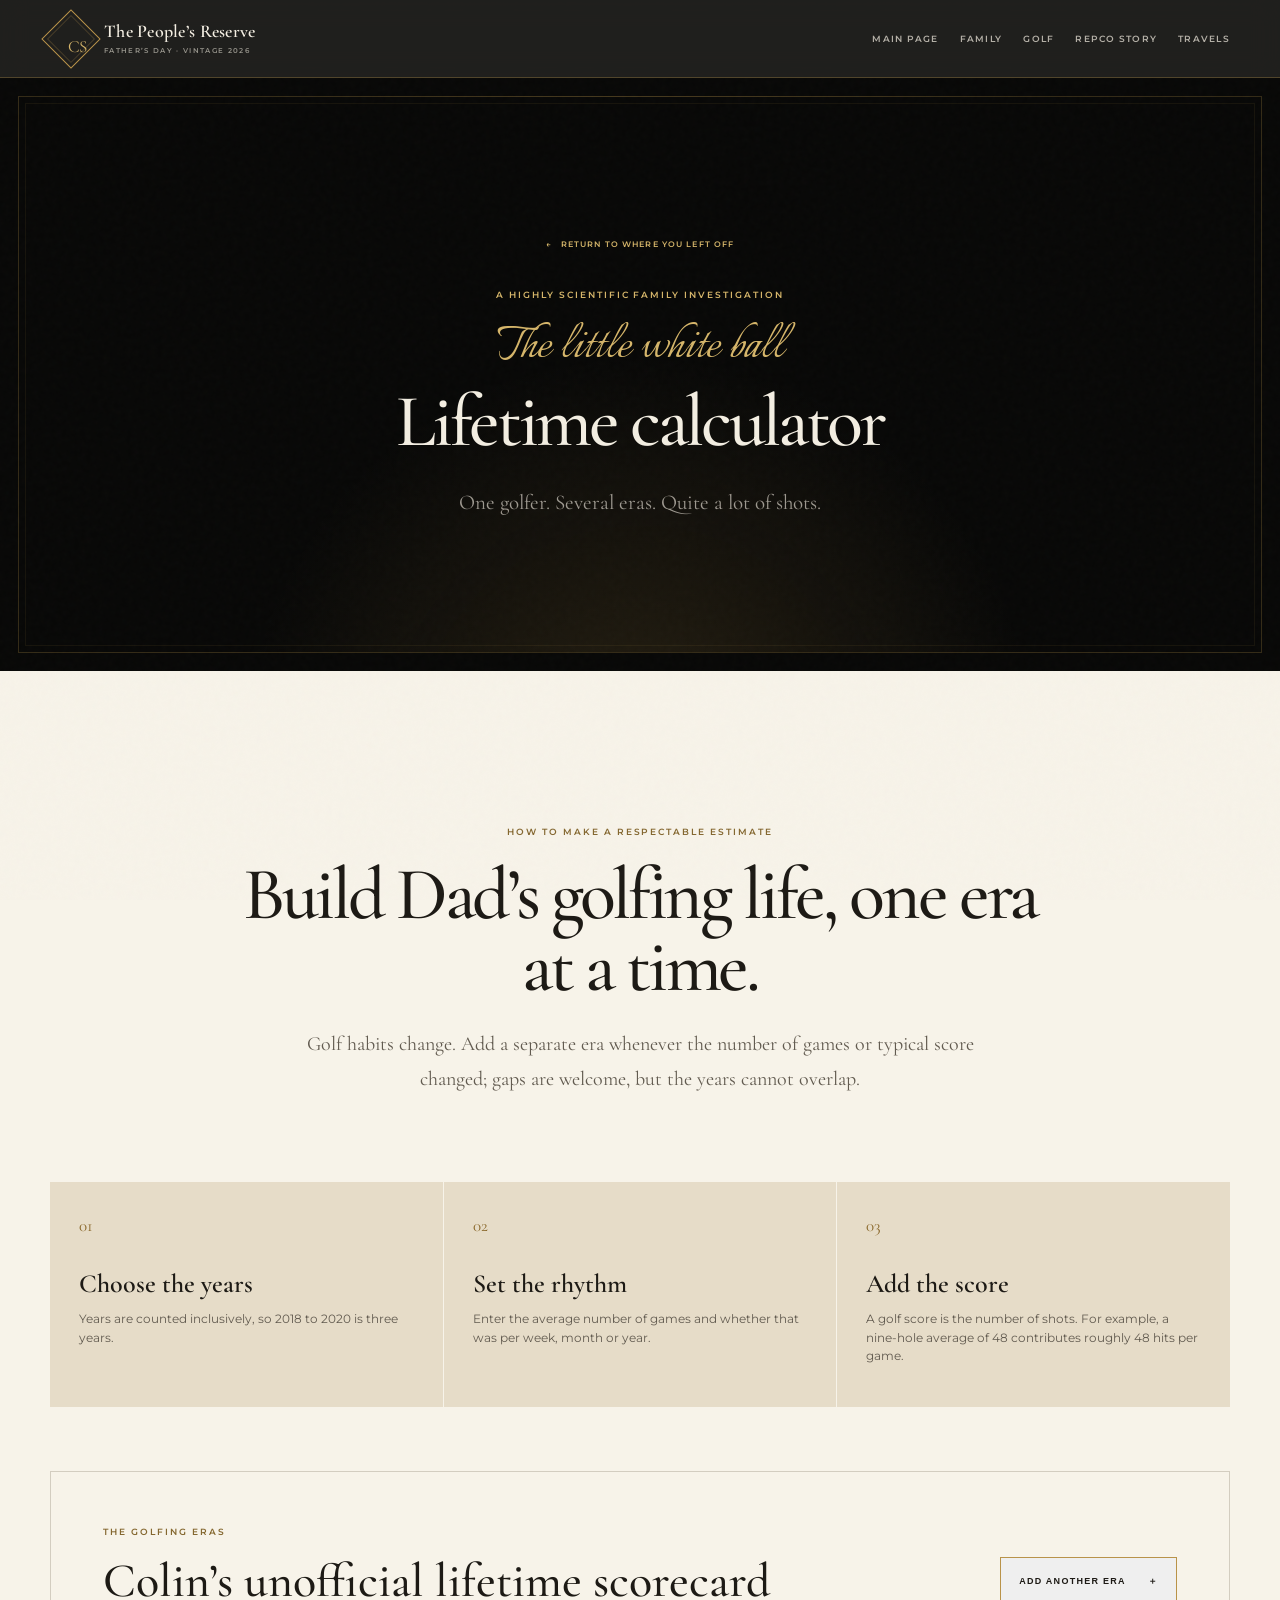
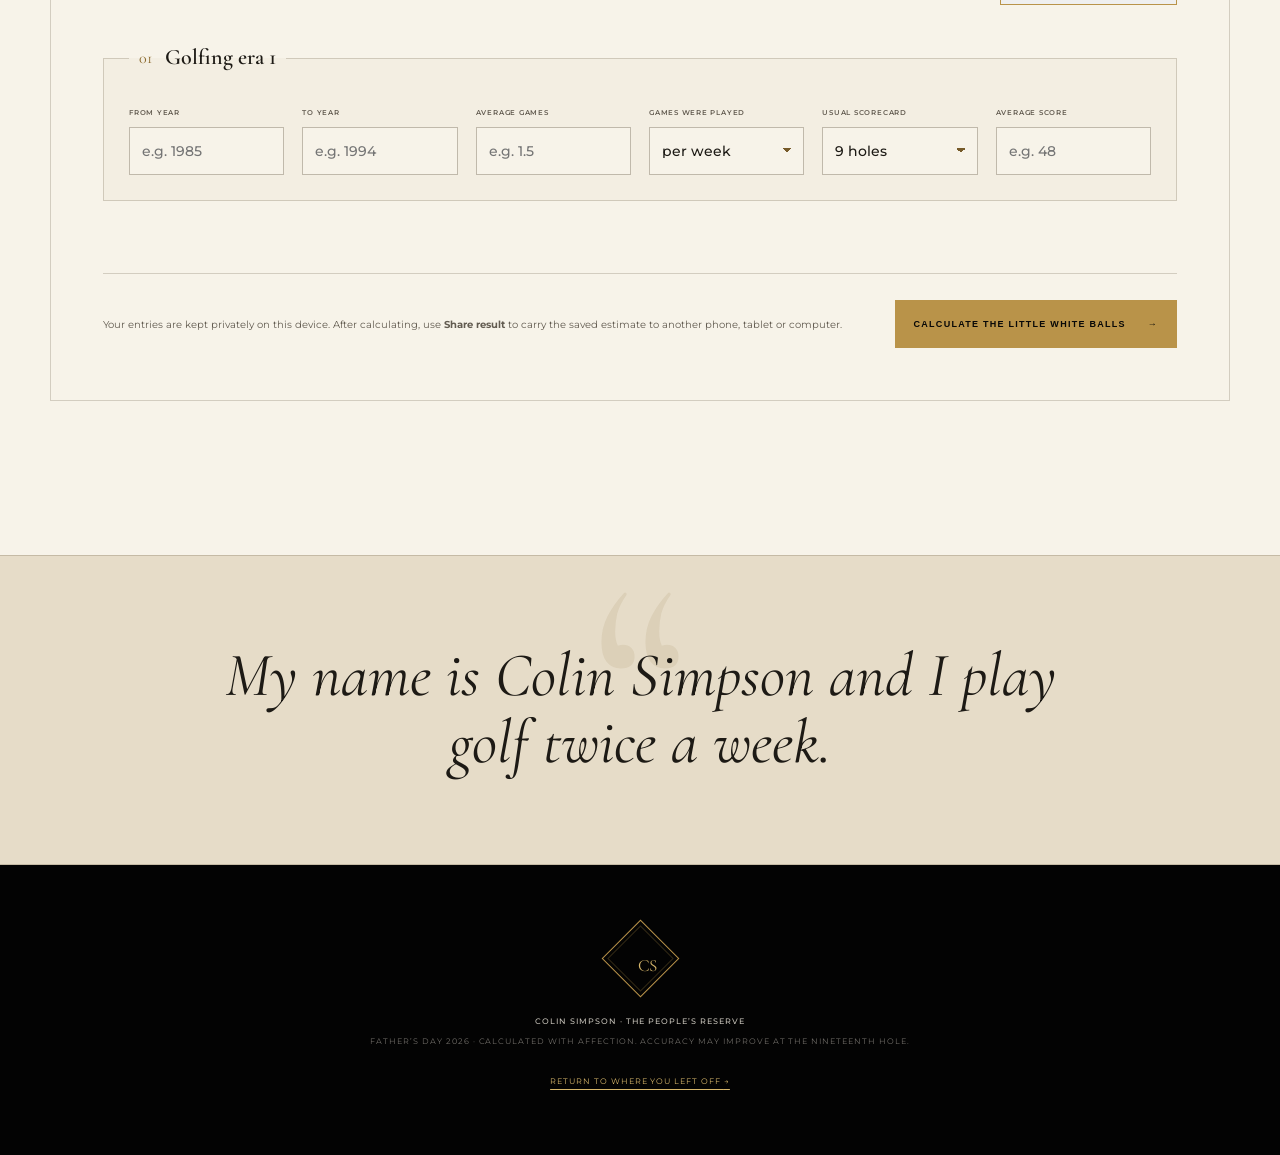
==== commit 696601a7: "Polish media wine story and golf sharing" ====
--- a/golf-calculator.html
+++ b/golf-calculator.html
@@ -75,7 +75,7 @@
           <p class="form-status" id="form-status" role="alert" aria-live="polite"></p>
 
           <div class="calculator-actions">
-            <p>Your entries are kept privately in this browser on this device.</p>
+            <p>Your entries are kept privately on this device. After calculating, use <strong>Share result</strong> to carry the saved estimate to another phone, tablet or computer.</p>
             <button class="button button-gold calculate-button" type="submit">Calculate the little white balls <span aria-hidden="true">→</span></button>
           </div>
         </form>
@@ -91,7 +91,16 @@
             <span><strong id="result-eras">0</strong> golfing eras</span>
           </div>
           <p class="result-note">A carefully reasoned estimate, give or take a few mulligans, practice swings and stories that improved with age.</p>
-          <button class="button button-gold" type="button" id="download-certificate">Download Colin’s certificate of golf addiction <span aria-hidden="true">↓</span></button>
+          <div class="result-actions">
+            <button class="button button-gold" type="button" id="download-certificate">Download Colin’s certificate of golf addiction <span aria-hidden="true">↓</span></button>
+            <button class="button button-result-share" type="button" id="share-result">Share result to another device <span aria-hidden="true">↗</span></button>
+          </div>
+          <p class="result-share-note">The shared link contains only the golfing eras and estimate. Opening it saves the result in that device’s browser.</p>
+          <div class="share-link-fallback" id="share-link-fallback" hidden>
+            <label for="share-link">Result link</label>
+            <div><input id="share-link" type="text" readonly /><button class="button button-result-share" id="copy-share-link" type="button">Copy link</button></div>
+          </div>
+          <p class="share-status" id="share-status" aria-live="polite"></p>
           <small id="saved-date"></small>
         </section>
       </section>
--- a/styles.css
+++ b/styles.css
@@ -1011,6 +1011,15 @@
   grid-column: span 12;
 }
 
+.family-gallery .photo-card-half {
+  grid-column: span 6;
+}
+
+.family-gallery .photo-card-wedding {
+  grid-column: span 12;
+  grid-row: auto;
+}
+
 .photo-card img {
   aspect-ratio: 4 / 3;
   height: auto;
@@ -1021,6 +1030,12 @@
 .photo-card-tall img {
   aspect-ratio: 4 / 5;
   height: calc(100% - 104px);
+}
+
+.photo-card-wedding img {
+  aspect-ratio: 16 / 9;
+  background: #d8cfbf;
+  object-fit: contain;
 }
 
 .photo-card-portrait img {
@@ -1245,6 +1260,159 @@
 .disclosure {
   color: rgba(243, 238, 226, 0.35);
   font-size: 9px;
+}
+
+.wine-detail-link {
+  margin-top: 16px;
+}
+
+.wine-detail-layout {
+  align-items: center;
+  display: grid;
+  gap: clamp(45px, 7vw, 90px);
+  grid-template-columns: minmax(0, 1.05fr) minmax(300px, 0.95fr);
+  margin-top: 68px;
+}
+
+.wine-detail-bottles {
+  background:
+    radial-gradient(circle at 50% 35%, rgba(185, 147, 73, 0.18), transparent 47%),
+    var(--black);
+  border: 1px solid rgba(185, 147, 73, 0.48);
+  display: grid;
+  gap: 12px;
+  grid-template-columns: repeat(2, minmax(0, 1fr));
+  padding: clamp(20px, 3vw, 38px);
+}
+
+.wine-detail-bottles figure {
+  margin: 0;
+}
+
+.wine-detail-bottles img {
+  aspect-ratio: 3 / 4;
+  height: auto;
+  object-fit: cover;
+  width: 100%;
+}
+
+.wine-detail-bottles figcaption {
+  color: rgba(243, 238, 226, 0.58);
+  font-family: var(--serif);
+  font-size: 13px;
+  line-height: 1.35;
+  padding: 12px 4px 0;
+}
+
+.wine-detail-copy h2 {
+  font-family: var(--serif);
+  font-size: clamp(40px, 5vw, 64px);
+  font-weight: 500;
+  line-height: 0.98;
+  margin: 0 0 25px;
+}
+
+.wine-detail-copy .lead {
+  color: var(--ink-soft);
+  font-family: var(--serif);
+  font-size: clamp(20px, 2.2vw, 27px);
+  line-height: 1.42;
+}
+
+.wine-facts {
+  border-bottom: 1px solid var(--line);
+  border-top: 1px solid var(--line);
+  display: grid;
+  grid-template-columns: repeat(2, minmax(0, 1fr));
+  margin: 34px 0;
+}
+
+.wine-facts div {
+  padding: 18px 12px;
+}
+
+.wine-facts div:nth-child(even) {
+  border-left: 1px solid var(--line);
+}
+
+.wine-facts div:nth-child(n + 3) {
+  border-top: 1px solid var(--line);
+}
+
+.wine-facts dt {
+  color: #806429;
+  font-size: 8px;
+  font-weight: 600;
+  letter-spacing: 0.19em;
+  margin-bottom: 7px;
+  text-transform: uppercase;
+}
+
+.wine-facts dd {
+  font-family: var(--serif);
+  font-size: 18px;
+  line-height: 1.25;
+  margin: 0;
+}
+
+.wine-source-note {
+  color: var(--ink-soft);
+  font-size: 10px;
+  margin: 16px 0 0;
+}
+
+.wine-notes-grid {
+  background: var(--line);
+  border: 1px solid var(--line);
+  display: grid;
+  gap: 1px;
+  grid-template-columns: repeat(3, minmax(0, 1fr));
+  margin-top: 78px;
+}
+
+.wine-notes-grid article {
+  background: var(--paper);
+  min-height: 280px;
+  padding: clamp(28px, 4vw, 45px);
+}
+
+.wine-notes-grid article > span {
+  color: var(--gold);
+  display: block;
+  font-family: var(--serif);
+  font-size: 30px;
+  margin-bottom: 28px;
+}
+
+.wine-notes-grid h3 {
+  font-family: var(--serif);
+  font-size: 29px;
+  font-weight: 500;
+  margin: 0 0 14px;
+}
+
+.wine-notes-grid p {
+  color: var(--ink-soft);
+  font-size: 13px;
+  line-height: 1.75;
+  margin: 0;
+}
+
+.wine-making-note {
+  background: var(--black);
+  border: 1px solid rgba(185, 147, 73, 0.34);
+  color: var(--ivory);
+  margin: 48px auto 0;
+  max-width: 920px;
+  padding: clamp(34px, 6vw, 64px);
+  text-align: center;
+}
+
+.wine-making-note > p:last-child {
+  font-family: var(--serif);
+  font-size: clamp(19px, 2.5vw, 28px);
+  line-height: 1.5;
+  margin: 0;
 }
 
 .bottle-gallery {
@@ -2201,6 +2369,83 @@
   max-width: 620px;
 }
 
+.result-actions {
+  align-items: stretch;
+  display: flex;
+  flex-wrap: wrap;
+  gap: 12px;
+  justify-content: center;
+}
+
+.button-result-share {
+  background: transparent;
+  border: 1px solid rgba(211, 179, 102, 0.65);
+  color: var(--ivory);
+}
+
+.button-result-share:hover,
+.button-result-share:focus-visible {
+  background: rgba(211, 179, 102, 0.12);
+  border-color: var(--gold-bright);
+}
+
+.result-share-note {
+  color: rgba(243, 238, 226, 0.48);
+  font-size: 9px;
+  line-height: 1.6;
+  margin: 18px auto 0;
+  max-width: 570px;
+}
+
+.share-link-fallback {
+  margin: 22px auto 0;
+  max-width: 680px;
+  text-align: left;
+}
+
+.share-link-fallback[hidden] {
+  display: none;
+}
+
+.share-link-fallback label {
+  color: var(--gold-bright);
+  display: block;
+  font-size: 8px;
+  letter-spacing: 0.18em;
+  margin-bottom: 8px;
+  text-transform: uppercase;
+}
+
+.share-link-fallback > div {
+  display: flex;
+  gap: 8px;
+}
+
+.share-link-fallback input {
+  background: rgba(255, 255, 255, 0.06);
+  border: 1px solid rgba(211, 179, 102, 0.36);
+  color: var(--ivory);
+  flex: 1 1 auto;
+  font-family: var(--sans);
+  font-size: 11px;
+  min-width: 0;
+  padding: 12px 14px;
+}
+
+.share-link-fallback .button {
+  flex: 0 0 auto;
+  min-height: 43px;
+  padding-block: 10px;
+}
+
+.share-status {
+  color: var(--gold-bright);
+  font-family: var(--serif);
+  font-size: 15px;
+  margin: 14px 0 0;
+  min-height: 1.4em;
+}
+
 .calculator-result small {
   color: rgba(243, 238, 226, 0.34);
   display: block;
@@ -2489,6 +2734,7 @@
   .opening,
   .split-heading,
   .wine-grid,
+  .wine-detail-layout,
   .rugby-grid,
   .repco-feature,
   .mates-grid,
@@ -2542,6 +2788,14 @@
     grid-row: auto;
   }
 
+  .family-gallery .photo-card-half {
+    grid-column: auto;
+  }
+
+  .family-gallery .photo-card-wedding {
+    grid-column: 1 / -1;
+  }
+
   .photo-card-tall img {
     aspect-ratio: 4 / 3;
     height: auto;
@@ -2558,6 +2812,24 @@
 
   .story-pair {
     grid-template-columns: 1fr;
+  }
+
+  .wine-detail-layout {
+    margin-top: 52px;
+  }
+
+  .wine-detail-bottles {
+    margin-inline: auto;
+    max-width: 660px;
+    width: 100%;
+  }
+
+  .wine-notes-grid {
+    grid-template-columns: 1fr;
+  }
+
+  .wine-notes-grid article {
+    min-height: auto;
   }
 
   .travel-card,
@@ -2862,6 +3134,27 @@
 
   .calculator-result .button {
     width: 100%;
+  }
+
+  .result-actions,
+  .share-link-fallback > div {
+    flex-direction: column;
+  }
+
+  .share-link-fallback .button {
+    width: 100%;
+  }
+
+  .wine-facts {
+    grid-template-columns: 1fr;
+  }
+
+  .wine-facts div:nth-child(even) {
+    border-left: 0;
+  }
+
+  .wine-facts div + div {
+    border-top: 1px solid var(--line);
   }
 
   .dialog-actions {
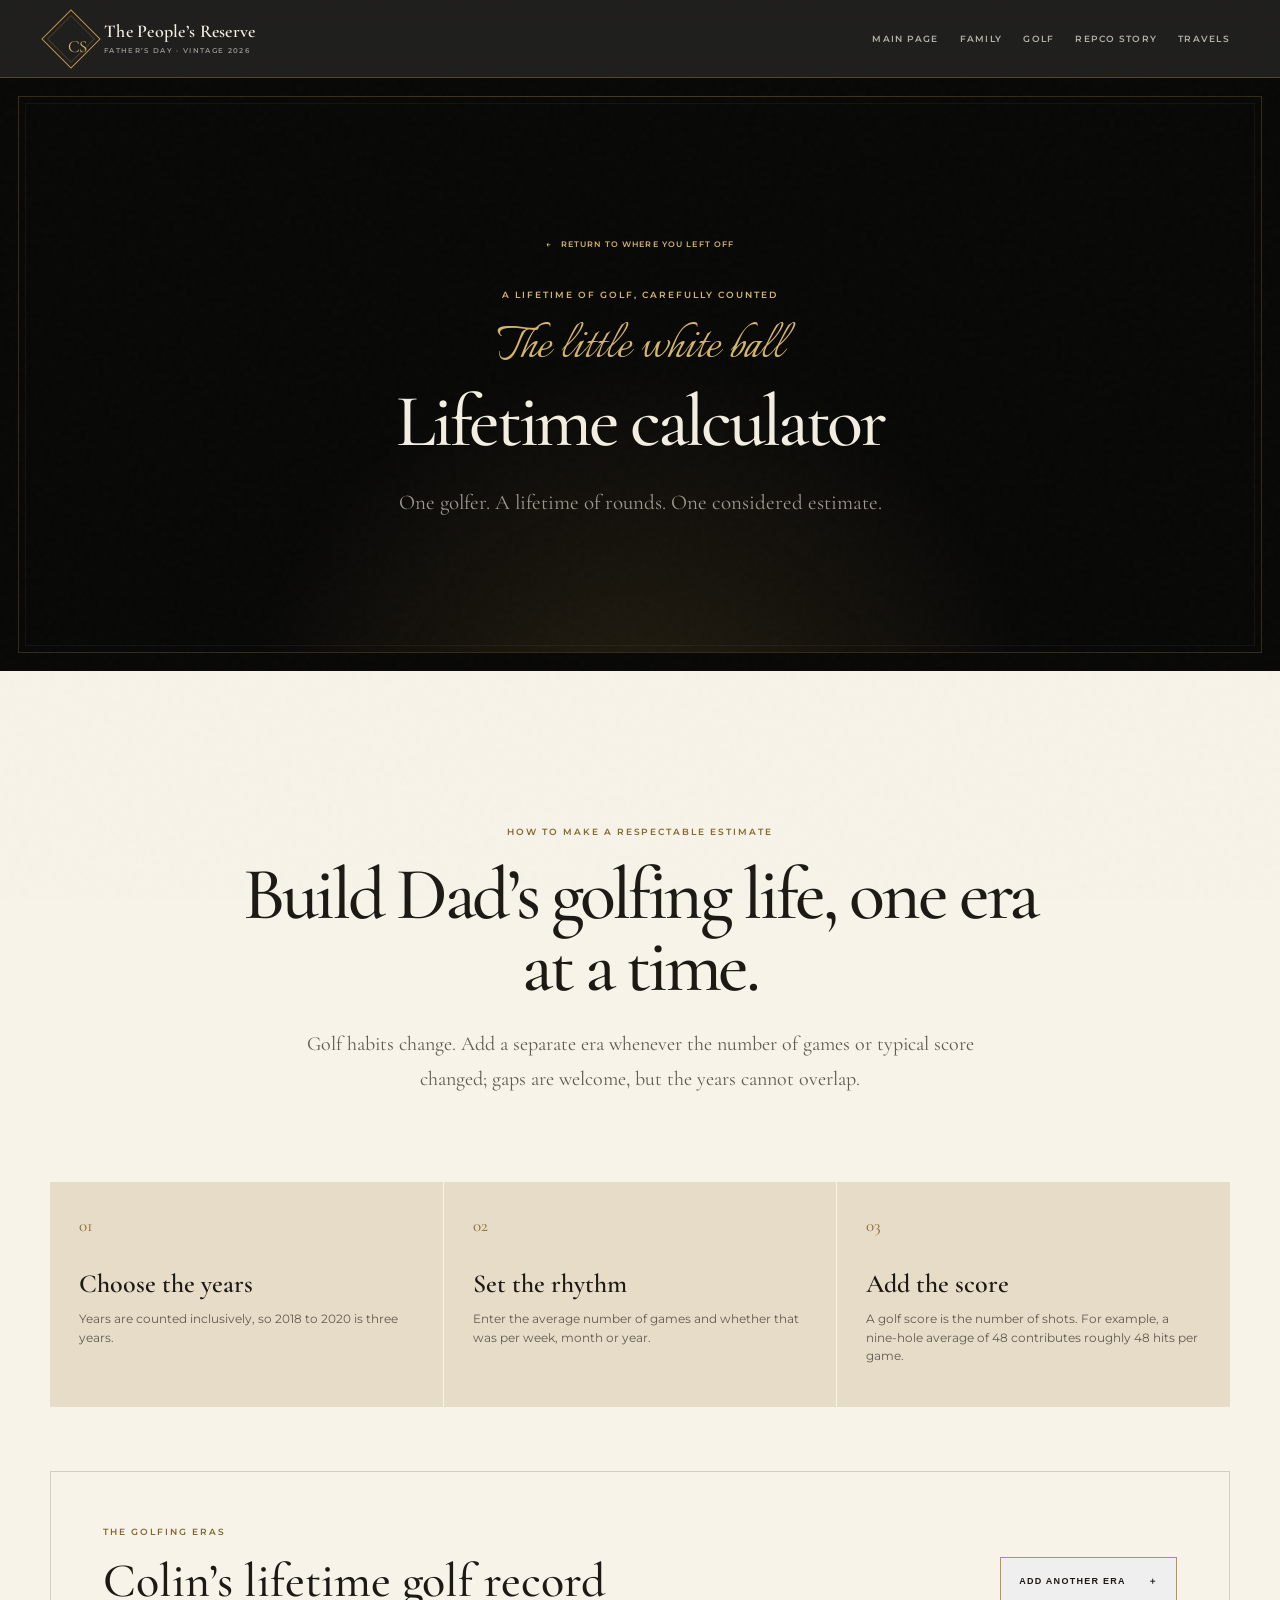
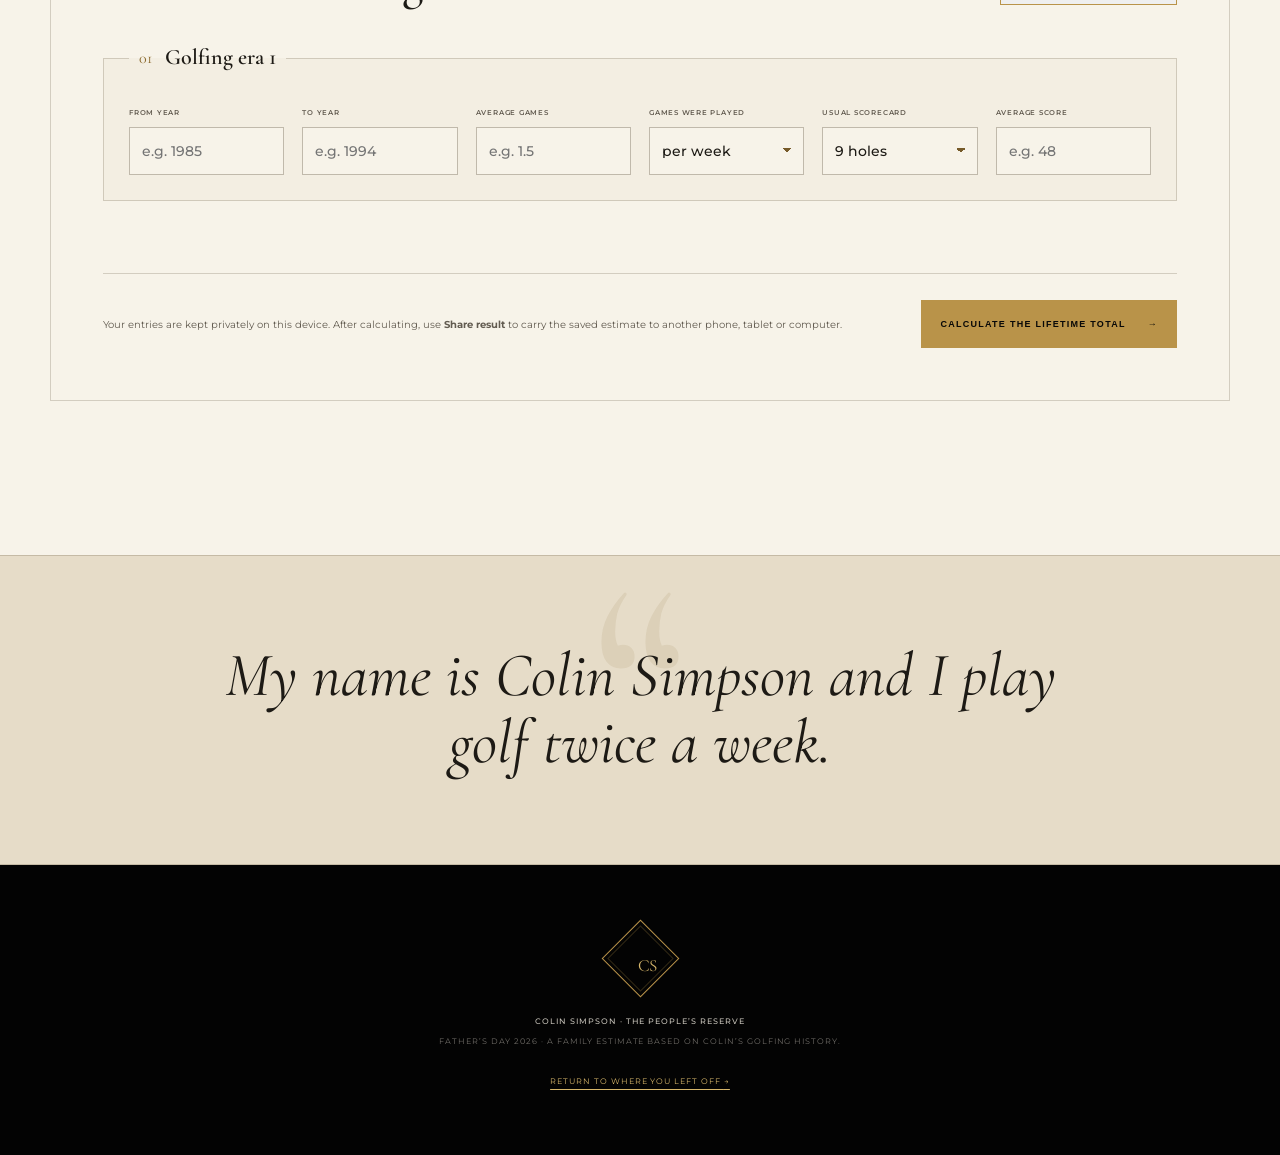
==== commit 29fc95f7: "Balance family messages and preserve certificate surprise" ====
--- a/golf-calculator.html
+++ b/golf-calculator.html
@@ -4,11 +4,11 @@
     <meta charset="utf-8" />
     <meta name="viewport" content="width=device-width, initial-scale=1" />
     <meta name="theme-color" content="#090908" />
-    <meta name="description" content="Estimate how many times Colin Simpson has hit the little white ball — and issue the official family certificate." />
+    <meta name="description" content="Estimate how many times Colin Simpson has hit the little white ball across a lifetime of golf." />
     <meta property="og:type" content="website" />
     <meta property="og:locale" content="en_NZ" />
     <meta property="og:title" content="The Little White Ball Calculator — Colin Simpson" />
-    <meta property="og:description" content="An extremely serious family investigation into a lifetime of golf." />
+    <meta property="og:description" content="Build a careful estimate from Colin’s golfing eras, playing frequency and average scores." />
     <meta property="og:url" content="https://mikemaxwelledison.github.io/colin-simpson-peoples-reserve/golf-calculator.html" />
     <meta property="og:image" content="https://mikemaxwelledison.github.io/colin-simpson-peoples-reserve/og.png" />
     <meta name="twitter:card" content="summary_large_image" />
@@ -43,9 +43,9 @@
       <section class="page-hero calculator-hero" aria-labelledby="page-title">
         <div class="page-hero-inner" data-reveal>
           <a class="back-link" href="index.html#golf-calculator-link" data-return-link><span aria-hidden="true">←</span> Return to where you left off</a>
-          <p class="eyebrow gold">A highly scientific family investigation</p>
+          <p class="eyebrow gold">A lifetime of golf, carefully counted</p>
           <h1 id="page-title"><span>The little white ball</span>Lifetime calculator</h1>
-          <p>One golfer. Several eras. Quite a lot of shots.</p>
+          <p>One golfer. A lifetime of rounds. One considered estimate.</p>
         </div>
       </section>
 
@@ -66,7 +66,7 @@
           <div class="segment-heading">
             <div>
               <p class="eyebrow ink">The golfing eras</p>
-              <h3>Colin’s unofficial lifetime scorecard</h3>
+              <h3>Colin’s lifetime golf record</h3>
             </div>
             <button class="button button-outline add-segment" type="button" id="add-segment">Add another era <span aria-hidden="true">＋</span></button>
           </div>
@@ -76,13 +76,13 @@
 
           <div class="calculator-actions">
             <p>Your entries are kept privately on this device. After calculating, use <strong>Share result</strong> to carry the saved estimate to another phone, tablet or computer.</p>
-            <button class="button button-gold calculate-button" type="submit">Calculate the little white balls <span aria-hidden="true">→</span></button>
+            <button class="button button-gold calculate-button" type="submit">Calculate the lifetime total <span aria-hidden="true">→</span></button>
           </div>
         </form>
 
         <section class="calculator-result" id="calculator-result" aria-live="polite" tabindex="-1" hidden>
-          <p class="eyebrow gold">The family statistics department declares</p>
-          <p class="result-prefix">Dad has probably hit the little white ball</p>
+          <p class="eyebrow gold">The lifetime estimate</p>
+          <p class="result-prefix">Colin has hit the little white ball an estimated</p>
           <strong class="result-number" id="result-number">0</strong>
           <p class="result-suffix">times.</p>
           <div class="result-facts" aria-label="Calculation summary">
@@ -90,9 +90,9 @@
             <span><strong id="result-holes">0</strong> estimated holes</span>
             <span><strong id="result-eras">0</strong> golfing eras</span>
           </div>
-          <p class="result-note">A carefully reasoned estimate, give or take a few mulligans, practice swings and stories that improved with age.</p>
+          <p class="result-note">Calculated from the playing periods, frequency and average scores entered above.</p>
           <div class="result-actions">
-            <button class="button button-gold" type="button" id="download-certificate">Download Colin’s certificate of golf addiction <span aria-hidden="true">↓</span></button>
+            <button class="button button-gold" type="button" id="download-certificate">Download Colin’s commemorative golf certificate <span aria-hidden="true">↓</span></button>
             <button class="button button-result-share" type="button" id="share-result">Share result to another device <span aria-hidden="true">↗</span></button>
           </div>
           <p class="result-share-note">The shared link contains only the golfing eras and estimate. Opening it saves the result in that device’s browser.</p>
@@ -113,7 +113,7 @@
 
     <dialog class="recalculate-dialog" id="recalculate-dialog" aria-labelledby="dialog-title">
       <div class="dialog-crest" aria-hidden="true"><span>CS</span></div>
-      <p class="eyebrow ink">One score is already on the board</p>
+      <p class="eyebrow ink">An estimate is already saved</p>
       <h2 id="dialog-title">Replace the previous result?</h2>
       <p>The saved estimate and certificate will be replaced by this new calculation.</p>
       <div class="dialog-actions">
@@ -126,7 +126,7 @@
     <footer class="site-footer">
       <div class="footer-mark" aria-hidden="true">CS</div>
       <p><strong>Colin Simpson · The People’s Reserve</strong></p>
-      <p>Father’s Day 2026 · Calculated with affection. Accuracy may improve at the nineteenth hole.</p>
+      <p>Father’s Day 2026 · A family estimate based on Colin’s golfing history.</p>
       <a href="index.html#golf-calculator-link" data-return-link>Return to where you left off <span aria-hidden="true">→</span></a>
     </footer>
   </body>
--- a/styles.css
+++ b/styles.css
@@ -1124,13 +1124,47 @@
   border-top: 1px solid rgba(185, 147, 73, 0.3);
 }
 
-.dad-message-list blockquote {
+.dad-message-list > blockquote {
   border-bottom: 1px solid rgba(185, 147, 73, 0.3);
   padding: 20px 0;
 }
 
-.dad-message-list blockquote:first-child {
+.dad-message-list > blockquote:first-child {
   padding-top: 0;
+}
+
+.dad-message-pair {
+  border-bottom: 1px solid rgba(185, 147, 73, 0.3);
+  display: grid;
+  grid-template-columns: repeat(2, minmax(0, 1fr));
+}
+
+.dad-message-pair blockquote {
+  padding: 24px 24px 24px 0;
+}
+
+.dad-message-pair blockquote + blockquote {
+  border-left: 1px solid rgba(185, 147, 73, 0.3);
+  padding-left: 24px;
+  padding-right: 0;
+}
+
+.dad-message-label {
+  color: rgba(243, 238, 226, 0.54);
+  display: block;
+  font-size: 8px;
+  font-weight: 600;
+  letter-spacing: 0.18em;
+  margin-bottom: 10px;
+  text-transform: uppercase;
+}
+
+.dad-message-list .dad-message-featured p {
+  font-size: clamp(21px, 2.5vw, 30px);
+}
+
+.dad-message-milestone p {
+  color: var(--gold-bright);
 }
 
 .dad-message-list p {
@@ -1144,7 +1178,7 @@
 .message-inline cite {
   color: var(--gold-bright);
   display: block;
-  font-size: 7px;
+  font-size: 9px;
   font-style: normal;
   font-weight: 600;
   letter-spacing: 0.14em;
@@ -3053,6 +3087,20 @@
     padding: 28px 22px;
   }
 
+  .dad-message-pair {
+    grid-template-columns: 1fr;
+  }
+
+  .dad-message-pair blockquote {
+    padding: 22px 0;
+  }
+
+  .dad-message-pair blockquote + blockquote {
+    border-left: 0;
+    border-top: 1px solid rgba(185, 147, 73, 0.3);
+    padding-left: 0;
+  }
+
   .ledger-heading,
   .ledger-grid,
   .calculator-guide {
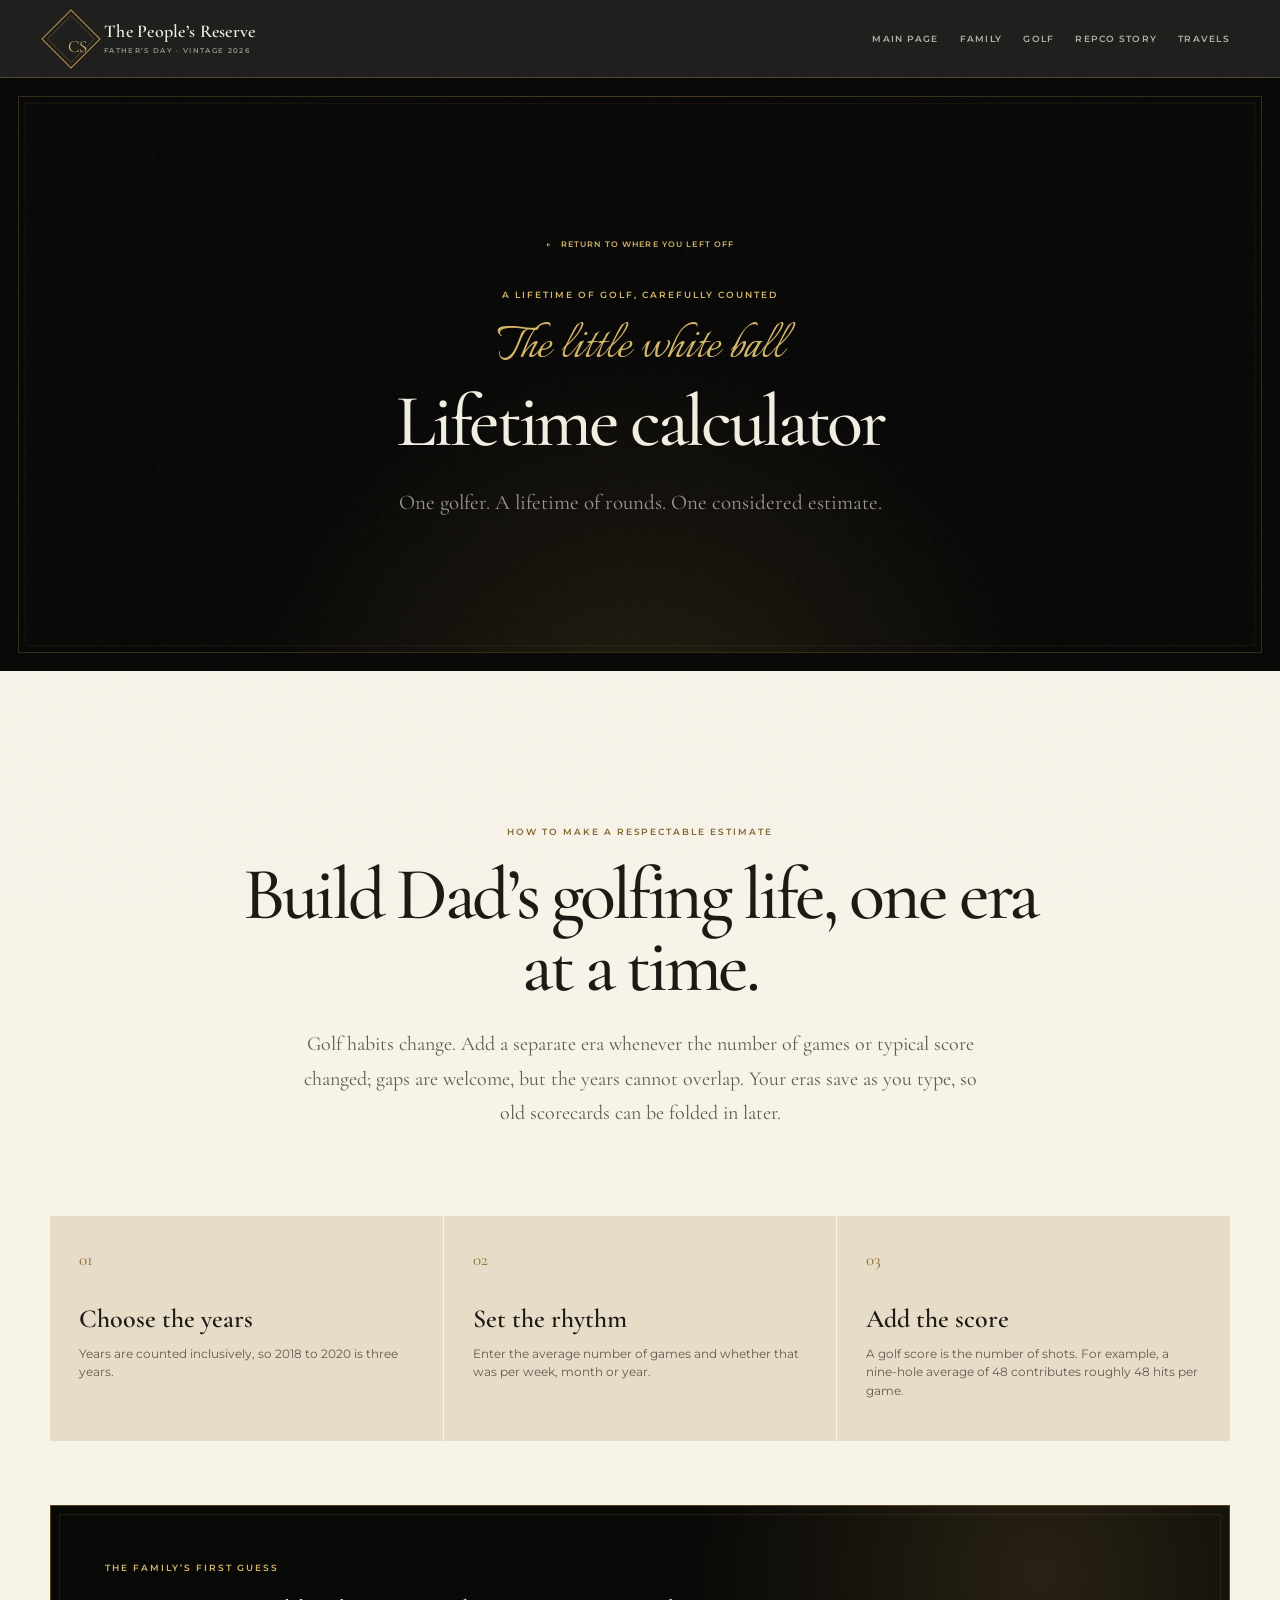
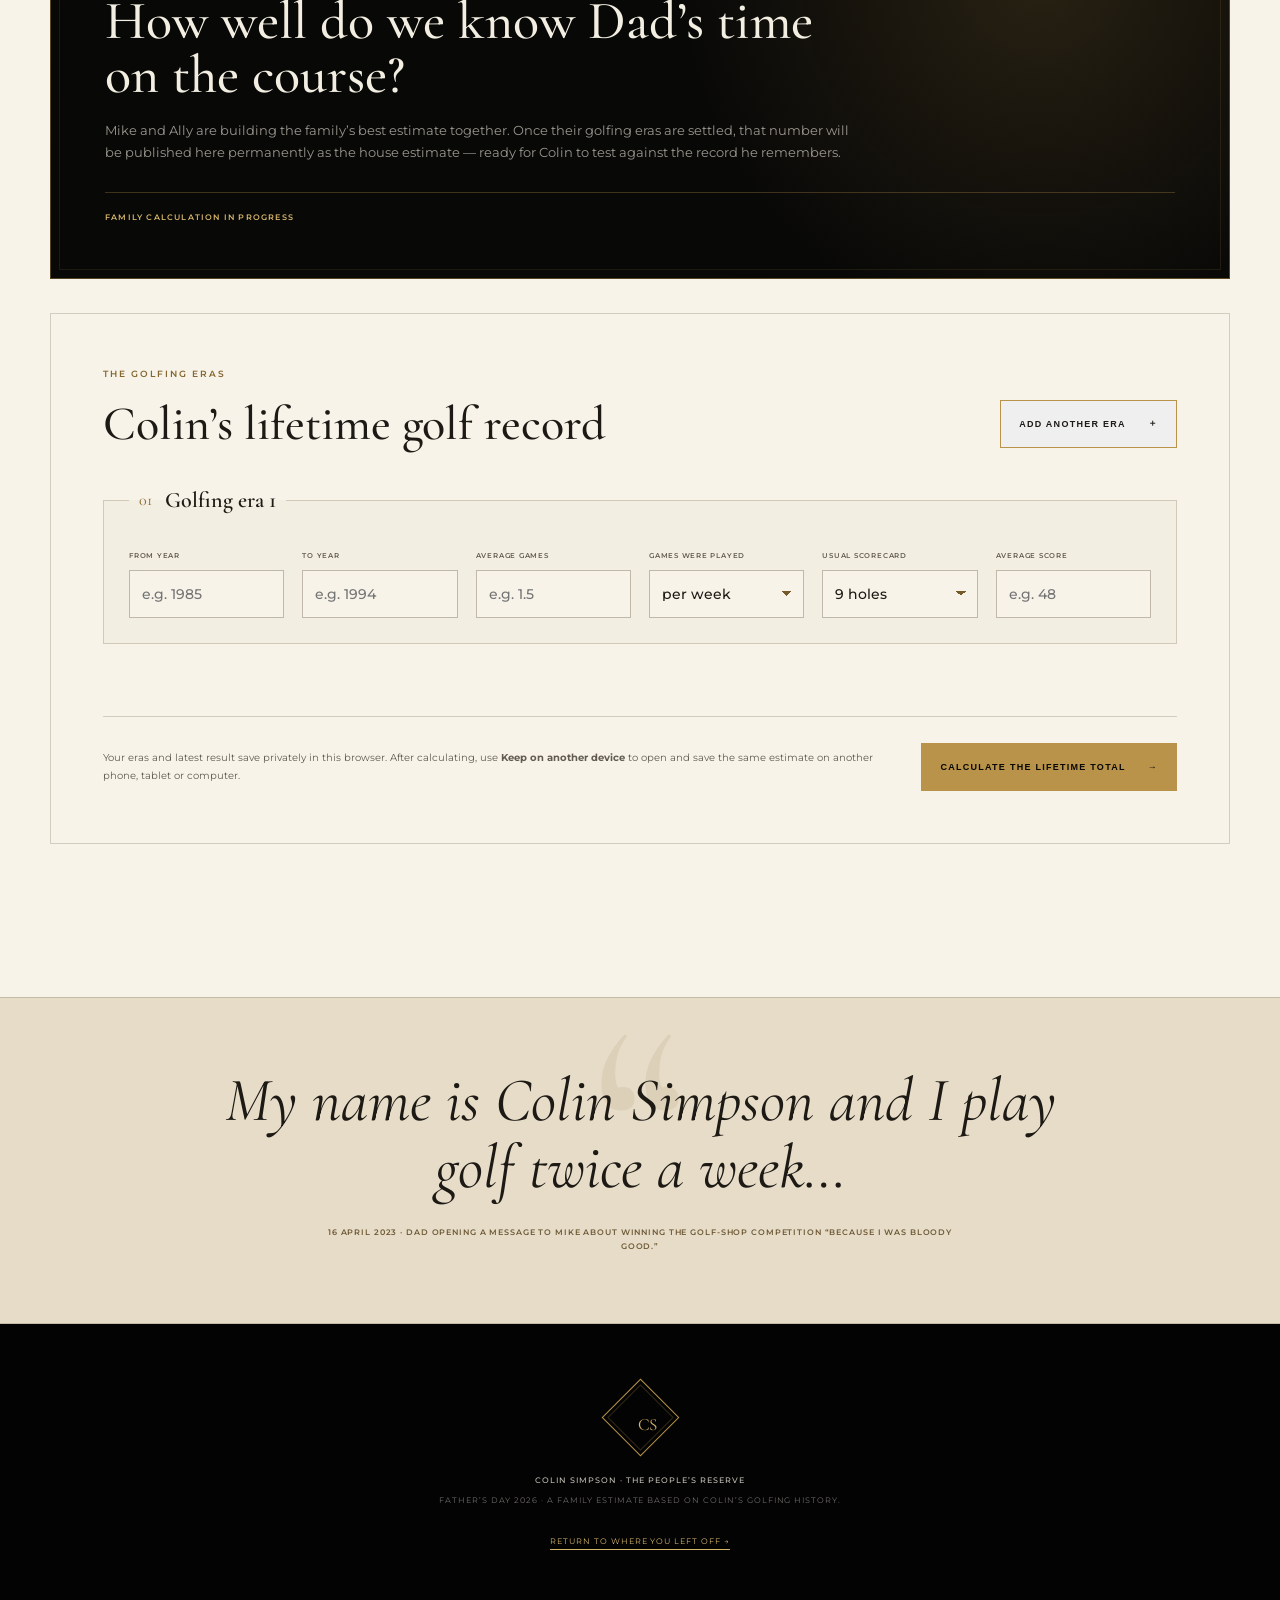
==== commit de9cf011: "Add Laura and Mike tributes and refine family golf estimate" ====
--- a/golf-calculator.html
+++ b/golf-calculator.html
@@ -17,9 +17,10 @@
     <link rel="preconnect" href="https://fonts.googleapis.com" />
     <link rel="preconnect" href="https://fonts.gstatic.com" crossorigin />
     <link href="https://fonts.googleapis.com/css2?family=Cormorant+Garamond:ital,wght@0,500;0,600;1,500&amp;family=Italianno&amp;family=Montserrat:wght@400;500;600&amp;display=swap" rel="stylesheet" />
-    <link rel="stylesheet" href="styles.css" />
-    <script src="script.js" defer></script>
-    <script src="golf-calculator.js" defer></script>
+    <link rel="stylesheet" href="styles.css?v=20260905-3" />
+    <script src="editable-details.js?v=20260905-3" defer></script>
+    <script src="script.js?v=20260905-3" defer></script>
+    <script src="golf-calculator.js?v=20260905-3" defer></script>
   </head>
   <body class="subpage calculator-page">
     <a class="skip-link" href="#calculator">Skip to the calculator</a>
@@ -53,7 +54,7 @@
         <header class="section-heading centered narrow" data-reveal>
           <p class="eyebrow ink">How to make a respectable estimate</p>
           <h2 id="calculator-title">Build Dad’s golfing life, one era at a time.</h2>
-          <p>Golf habits change. Add a separate era whenever the number of games or typical score changed; gaps are welcome, but the years cannot overlap.</p>
+          <p>Golf habits change. Add a separate era whenever the number of games or typical score changed; gaps are welcome, but the years cannot overlap. Your eras save as you type, so old scorecards can be folded in later.</p>
         </header>
 
         <ol class="calculator-guide" data-reveal>
@@ -61,6 +62,26 @@
           <li><span>02</span><strong>Set the rhythm</strong><p>Enter the average number of games and whether that was per week, month or year.</p></li>
           <li><span>03</span><strong>Add the score</strong><p>A golf score is the number of shots. For example, a nine-hole average of 48 contributes roughly 48 hits per game.</p></li>
         </ol>
+
+        <section class="family-estimate-panel" id="family-estimate-panel" data-reveal aria-label="Family golf estimate">
+          <div class="family-estimate-pending" id="family-estimate-pending">
+            <p class="eyebrow gold">The family’s first guess</p>
+            <h3 id="family-estimate-title">How well do we know Dad’s time on the course?</h3>
+            <p>Mike and Ally are building the family’s best estimate together. Once their golfing eras are settled, that number will be published here permanently as the house estimate — ready for Colin to test against the record he remembers.</p>
+            <span class="estimate-status">Family calculation in progress</span>
+          </div>
+          <div class="family-estimate-ready" id="family-estimate-ready" hidden>
+            <div>
+              <p class="eyebrow gold">The family’s permanent estimate</p>
+              <h3 id="family-estimate-ready-title">This is how well we think we know your golf.</h3>
+              <p>Mike and Ally worked through the years, the usual number of rounds and the likely scores. Now it is your turn: adjust the eras below and see how close the family came.</p>
+            </div>
+            <div class="family-estimate-total" aria-label="The family’s estimated lifetime golf shots">
+              <strong id="family-estimate-number">0</strong><span>estimated hits</span>
+              <small id="family-estimate-summary"></small>
+            </div>
+          </div>
+        </section>
 
         <form class="golf-form" id="golf-form" novalidate data-reveal>
           <div class="segment-heading">
@@ -75,8 +96,8 @@
           <p class="form-status" id="form-status" role="alert" aria-live="polite"></p>
 
           <div class="calculator-actions">
-            <p>Your entries are kept privately on this device. After calculating, use <strong>Share result</strong> to carry the saved estimate to another phone, tablet or computer.</p>
-            <button class="button button-gold calculate-button" type="submit">Calculate the lifetime total <span aria-hidden="true">→</span></button>
+            <p>Your eras and latest result save privately in this browser. After calculating, use <strong>Keep on another device</strong> to open and save the same estimate on another phone, tablet or computer.</p>
+            <button class="button button-gold calculate-button" id="calculate-button" type="submit"><span id="calculate-button-label">Calculate the lifetime total</span> <span aria-hidden="true">→</span></button>
           </div>
         </form>
 
@@ -90,12 +111,18 @@
             <span><strong id="result-holes">0</strong> estimated holes</span>
             <span><strong id="result-eras">0</strong> golfing eras</span>
           </div>
+          <div class="family-result-comparison" id="family-result-comparison" hidden>
+            <span>Compared with the family’s estimate</span>
+            <strong id="family-comparison-title"></strong>
+            <p id="family-comparison-copy"></p>
+          </div>
           <p class="result-note">Calculated from the playing periods, frequency and average scores entered above.</p>
           <div class="result-actions">
             <button class="button button-gold" type="button" id="download-certificate">Download Colin’s commemorative golf certificate <span aria-hidden="true">↓</span></button>
-            <button class="button button-result-share" type="button" id="share-result">Share result to another device <span aria-hidden="true">↗</span></button>
+            <button class="button button-result-share" type="button" id="share-result">Keep on another device <span aria-hidden="true">↗</span></button>
+            <button class="button button-result-clear" type="button" id="clear-result">Clear saved estimate</button>
           </div>
-          <p class="result-share-note">The shared link contains only the golfing eras and estimate. Opening it saves the result in that device’s browser.</p>
+          <p class="result-share-note">The private link contains only the golfing eras and estimate. Opening it saves the result in that device’s browser; nothing is added to the public tribute.</p>
           <div class="share-link-fallback" id="share-link-fallback" hidden>
             <label for="share-link">Result link</label>
             <div><input id="share-link" type="text" readonly /><button class="button button-result-share" id="copy-share-link" type="button">Copy link</button></div>
@@ -107,7 +134,10 @@
 
       <section class="signature-quote calculator-quote" data-reveal>
         <span class="quote-mark" aria-hidden="true">“</span>
-        <p>My name is Colin Simpson and I play golf twice a week.</p>
+        <div class="signature-quote-copy">
+          <p>My name is Colin Simpson and I play golf twice a week…</p>
+          <cite>16 April 2023 · Dad opening a message to Mike about winning the golf-shop competition “because I was bloody good.”</cite>
+        </div>
       </section>
     </main>
 
@@ -123,6 +153,17 @@
       </div>
     </dialog>
 
+    <dialog class="recalculate-dialog" id="clear-dialog" aria-labelledby="clear-dialog-title">
+      <div class="dialog-crest" aria-hidden="true"><span>CS</span></div>
+      <p class="eyebrow ink">Start the estimate again</p>
+      <h2 id="clear-dialog-title">Clear the saved result and every era?</h2>
+      <p>This removes the estimate from this browser and returns the calculator to one blank era.</p>
+      <div class="dialog-actions">
+        <button class="button button-outline" type="button" id="cancel-clear">Cancel</button>
+        <button class="button button-dark" type="button" id="confirm-clear">Clear saved estimate</button>
+      </div>
+    </dialog>
+
     <footer class="site-footer">
       <div class="footer-mark" aria-hidden="true">CS</div>
       <p><strong>Colin Simpson · The People’s Reserve</strong></p>
--- a/styles.css
+++ b/styles.css
@@ -1246,6 +1246,87 @@
   object-position: 50% 25%;
 }
 
+.origins-intro {
+  border-top: 1px solid var(--line);
+  display: grid;
+  gap: 30px;
+  grid-template-columns: repeat(2, minmax(0, 1fr));
+  padding: 38px 4px 28px;
+}
+
+.origins-intro p {
+  color: var(--ink-soft);
+  font-family: var(--serif);
+  font-size: clamp(18px, 2vw, 23px);
+  line-height: 1.45;
+  margin: 0;
+}
+
+.origins-grid {
+  display: grid;
+  gap: 14px;
+  grid-template-columns: repeat(3, minmax(0, 1fr));
+  margin-bottom: 34px;
+}
+
+.origin-card {
+  background: var(--black);
+  border: 1px solid rgba(185, 147, 73, 0.34);
+  color: var(--ivory);
+  min-height: 260px;
+  padding: 27px;
+  position: relative;
+}
+
+.origin-card > span {
+  align-items: center;
+  color: var(--gold-bright);
+  display: flex;
+  font-family: var(--serif);
+  font-size: 18px;
+  height: 58px;
+  justify-content: center;
+  margin-bottom: 35px;
+  position: relative;
+  width: 58px;
+}
+
+.origin-card > span::before {
+  border: 1px solid rgba(211, 179, 102, 0.42);
+  content: "";
+  inset: 0;
+  outline: 1px solid rgba(211, 179, 102, 0.1);
+  outline-offset: -6px;
+  position: absolute;
+  transform: rotate(45deg);
+}
+
+.origin-card h3 {
+  color: var(--gold-bright);
+  font-family: var(--serif);
+  font-size: 28px;
+  font-weight: 500;
+  margin: 0 0 10px;
+}
+
+.origin-card p {
+  color: rgba(243, 238, 226, 0.6);
+  font-size: 12px;
+  line-height: 1.65;
+  margin: 0;
+}
+
+.origin-card-renee {
+  background:
+    radial-gradient(circle at 80% 12%, rgba(185, 147, 73, 0.2), transparent 38%),
+    var(--black);
+}
+
+.archive-schooldays {
+  border-top: 1px solid var(--line);
+  padding-top: 34px;
+}
+
 .wine-grid {
   align-items: center;
   display: grid;
@@ -2177,6 +2258,101 @@
   font-size: 12px;
   line-height: 1.55;
   margin: 13px 0 0;
+}
+
+.family-estimate-panel {
+  background:
+    radial-gradient(circle at 84% 18%, rgba(185, 147, 73, 0.18), transparent 35%),
+    var(--black);
+  border: 1px solid rgba(185, 147, 73, 0.42);
+  color: var(--ivory);
+  margin: 0 0 34px;
+  padding: clamp(30px, 5vw, 54px);
+  position: relative;
+}
+
+.family-estimate-panel::after {
+  border: 1px solid rgba(185, 147, 73, 0.13);
+  content: "";
+  inset: 8px;
+  pointer-events: none;
+  position: absolute;
+}
+
+.family-estimate-panel h3 {
+  color: var(--ivory);
+  font-family: var(--serif);
+  font-size: clamp(34px, 4.5vw, 54px);
+  font-weight: 500;
+  line-height: 1;
+  margin: 0 0 17px;
+  max-width: 760px;
+}
+
+.family-estimate-panel p:not(.eyebrow) {
+  color: rgba(243, 238, 226, 0.62);
+  font-size: 13px;
+  margin: 0;
+  max-width: 760px;
+}
+
+.estimate-status {
+  border-top: 1px solid rgba(185, 147, 73, 0.3);
+  color: var(--gold-bright);
+  display: block;
+  font-size: 8px;
+  font-weight: 600;
+  letter-spacing: 0.15em;
+  margin-top: 28px;
+  padding-top: 18px;
+  text-transform: uppercase;
+}
+
+.family-estimate-ready {
+  align-items: center;
+  display: grid;
+  gap: 42px;
+  grid-template-columns: minmax(0, 1fr) minmax(250px, 0.52fr);
+  position: relative;
+  z-index: 1;
+}
+
+.family-estimate-ready[hidden],
+.family-estimate-pending[hidden] {
+  display: none;
+}
+
+.family-estimate-total {
+  border-left: 1px solid rgba(185, 147, 73, 0.38);
+  padding: 16px 0 16px 38px;
+  text-align: center;
+}
+
+.family-estimate-total > strong {
+  color: var(--gold-bright);
+  display: block;
+  font-family: var(--serif);
+  font-size: clamp(52px, 7vw, 82px);
+  font-weight: 600;
+  letter-spacing: -0.04em;
+  line-height: 0.9;
+}
+
+.family-estimate-total > span {
+  display: block;
+  font-family: var(--serif);
+  font-size: 22px;
+  margin-top: 10px;
+}
+
+.family-estimate-total small {
+  color: rgba(243, 238, 226, 0.45);
+  display: block;
+  font-size: 7px;
+  letter-spacing: 0.1em;
+  line-height: 1.7;
+  margin-top: 17px;
+  text-transform: uppercase;
 }
 
 .golf-form {
@@ -2403,6 +2579,43 @@
   max-width: 620px;
 }
 
+.family-result-comparison {
+  background: rgba(211, 179, 102, 0.08);
+  border: 1px solid rgba(211, 179, 102, 0.34);
+  margin: 0 auto 28px;
+  max-width: 720px;
+  padding: 25px;
+}
+
+.family-result-comparison[hidden] {
+  display: none;
+}
+
+.family-result-comparison > span {
+  color: rgba(243, 238, 226, 0.5);
+  display: block;
+  font-size: 7px;
+  font-weight: 600;
+  letter-spacing: 0.14em;
+  text-transform: uppercase;
+}
+
+.family-result-comparison > strong {
+  color: var(--gold-bright);
+  display: block;
+  font-family: var(--serif);
+  font-size: clamp(25px, 4vw, 37px);
+  font-weight: 500;
+  line-height: 1.1;
+  margin-top: 9px;
+}
+
+.family-result-comparison p {
+  color: rgba(243, 238, 226, 0.58);
+  font-size: 11px;
+  margin: 9px auto 0;
+}
+
 .result-actions {
   align-items: stretch;
   display: flex;
@@ -2421,6 +2634,43 @@
 .button-result-share:focus-visible {
   background: rgba(211, 179, 102, 0.12);
   border-color: var(--gold-bright);
+}
+
+.button-result-clear {
+  background: transparent;
+  border: 1px solid rgba(243, 238, 226, 0.25);
+  color: rgba(243, 238, 226, 0.72);
+}
+
+.button-result-clear:hover,
+.button-result-clear:focus-visible {
+  background: rgba(243, 238, 226, 0.08);
+  border-color: rgba(243, 238, 226, 0.56);
+  color: var(--ivory);
+}
+
+.signature-quote-copy {
+  margin: auto;
+  position: relative;
+  z-index: 2;
+}
+
+.calculator-quote .signature-quote-copy p {
+  margin: 0 auto;
+}
+
+.calculator-quote .signature-quote-copy cite {
+  color: #6e5a36;
+  display: block;
+  font-family: var(--sans);
+  font-size: 8px;
+  font-style: normal;
+  font-weight: 600;
+  letter-spacing: 0.11em;
+  line-height: 1.7;
+  margin: 24px auto 0;
+  max-width: 650px;
+  text-transform: uppercase;
 }
 
 .result-share-note {
@@ -2676,6 +2926,235 @@
   font-family: var(--serif);
   font-size: 13px;
   padding: 13px 15px;
+}
+
+/* Laura and Mike message pages */
+.personal-page-hero h1 {
+  max-width: 900px;
+}
+
+.personal-opening > .section-heading {
+  margin-bottom: 52px;
+}
+
+.message-opening-grid {
+  align-items: stretch;
+  display: grid;
+  gap: clamp(24px, 5vw, 62px);
+  grid-template-columns: minmax(280px, 0.72fr) minmax(0, 1.28fr);
+}
+
+.message-opening-grid-landscape {
+  grid-template-columns: minmax(0, 1.08fr) minmax(340px, 0.92fr);
+}
+
+.message-hero-photo {
+  background: var(--black);
+  border: 1px solid var(--line);
+  display: grid;
+  grid-template-rows: 1fr auto;
+  margin: 0;
+  overflow: hidden;
+}
+
+.message-hero-photo img {
+  aspect-ratio: 3 / 4;
+  height: 100%;
+  object-fit: cover;
+  width: 100%;
+}
+
+.message-hero-landscape img {
+  aspect-ratio: 4 / 3;
+}
+
+.message-hero-photo figcaption {
+  color: rgba(243, 238, 226, 0.6);
+  display: flex;
+  flex-direction: column;
+  font-family: var(--serif);
+  font-size: 14px;
+  gap: 3px;
+  padding: 18px 20px;
+}
+
+.message-hero-photo figcaption strong {
+  color: var(--gold-bright);
+  font-size: 18px;
+  font-weight: 500;
+}
+
+.family-letter {
+  background:
+    radial-gradient(circle at 88% 8%, rgba(185, 147, 73, 0.15), transparent 34%),
+    var(--black);
+  border: 3px double var(--gold);
+  color: var(--ivory);
+  display: flex;
+  flex-direction: column;
+  justify-content: center;
+  margin: 0;
+  min-width: 0;
+  overflow: hidden;
+  padding: clamp(38px, 6vw, 72px);
+  position: relative;
+}
+
+.family-letter .quote-mark {
+  color: rgba(211, 179, 102, 0.1);
+  left: auto;
+  right: 18px;
+  top: -35px;
+  transform: none;
+}
+
+.family-letter p {
+  font-family: var(--serif);
+  font-size: clamp(24px, 3vw, 35px);
+  font-style: italic;
+  line-height: 1.28;
+  margin: 0 0 22px;
+  position: relative;
+  z-index: 1;
+}
+
+.family-letter p + p {
+  color: rgba(243, 238, 226, 0.77);
+  font-size: clamp(19px, 2.2vw, 25px);
+  margin-top: 4px;
+}
+
+.family-letter cite {
+  color: var(--gold-bright);
+  font-family: var(--script);
+  font-size: clamp(34px, 5vw, 50px);
+  font-style: normal;
+  line-height: 1;
+  margin-top: 12px;
+  position: relative;
+  z-index: 1;
+}
+
+.personal-gallery {
+  display: grid;
+  gap: 18px;
+  grid-template-columns: repeat(3, minmax(0, 1fr));
+  margin-top: 62px;
+}
+
+.personal-gallery .photo-card {
+  grid-column: auto;
+}
+
+.personal-gallery .photo-card img {
+  aspect-ratio: 3 / 4;
+  height: auto;
+  object-fit: cover;
+  width: 100%;
+}
+
+.mike-gallery {
+  grid-template-columns: repeat(2, minmax(0, 1fr));
+}
+
+.mike-gallery .photo-card-landscape {
+  grid-column: 1 / -1;
+}
+
+.mike-gallery .photo-card-landscape img {
+  aspect-ratio: 4 / 3;
+}
+
+.message-video-band .section-heading {
+  margin-bottom: 42px;
+}
+
+.message-video-band .section-heading h2 {
+  color: var(--ivory);
+}
+
+.message-video-band .section-heading > p:last-child {
+  color: rgba(243, 238, 226, 0.56);
+}
+
+.pending-message-video {
+  aspect-ratio: 9 / 16;
+  padding: 9px;
+}
+
+.pending-message-video .video-placeholder {
+  color: var(--ivory);
+  height: 100%;
+  min-height: 0;
+}
+
+.personal-messages > .section-heading {
+  margin-bottom: 52px;
+}
+
+.message-quote-grid {
+  display: grid;
+  gap: 16px;
+  grid-template-columns: repeat(2, minmax(0, 1fr));
+}
+
+.message-quote-card {
+  background: var(--ivory-deep);
+  border: 1px solid var(--line);
+  display: flex;
+  flex-direction: column;
+  justify-content: space-between;
+  margin: 0;
+  min-height: 235px;
+  padding: clamp(25px, 4vw, 39px);
+}
+
+.message-quote-card p {
+  color: var(--ink);
+  font-family: var(--serif);
+  font-size: clamp(21px, 2.6vw, 29px);
+  line-height: 1.28;
+  margin: 0 0 28px;
+}
+
+.message-quote-card cite {
+  color: #765a29;
+  font-family: var(--sans);
+  font-size: 7px;
+  font-style: normal;
+  font-weight: 600;
+  letter-spacing: 0.11em;
+  line-height: 1.6;
+  text-transform: uppercase;
+}
+
+.message-quote-featured {
+  background:
+    radial-gradient(circle at 86% 12%, rgba(185, 147, 73, 0.16), transparent 35%),
+    var(--black);
+  border-color: rgba(185, 147, 73, 0.42);
+  grid-column: 1 / -1;
+}
+
+.message-quote-featured p {
+  color: var(--ivory);
+  font-size: clamp(26px, 3.3vw, 39px);
+}
+
+.message-quote-featured cite {
+  color: var(--gold-bright);
+}
+
+.message-quote-dialogue span,
+.quote-follow-up {
+  color: #765a29;
+  font-size: 0.72em;
+}
+
+.quote-follow-up {
+  display: inline-block;
+  line-height: 1.45;
+  margin-top: 13px;
 }
 
 [data-reveal] {
@@ -3280,6 +3759,79 @@
   }
 }
 
+@media (max-width: 900px) {
+  .origins-intro,
+  .message-opening-grid,
+  .message-opening-grid-landscape,
+  .family-estimate-ready {
+    grid-template-columns: 1fr;
+  }
+
+  .origins-grid {
+    grid-template-columns: 1fr;
+  }
+
+  .origin-card {
+    min-height: 0;
+  }
+
+  .family-estimate-total {
+    border-left: 0;
+    border-top: 1px solid rgba(185, 147, 73, 0.38);
+    padding: 32px 0 0;
+  }
+
+  .message-hero-photo {
+    margin-inline: auto;
+    max-width: 620px;
+    width: 100%;
+  }
+
+  .message-hero-landscape {
+    max-width: 760px;
+  }
+
+  .family-letter {
+    min-height: 520px;
+  }
+
+  .personal-gallery {
+    grid-template-columns: repeat(2, minmax(0, 1fr));
+  }
+}
+
+@media (max-width: 600px) {
+  .personal-gallery,
+  .mike-gallery,
+  .message-quote-grid {
+    grid-template-columns: 1fr;
+  }
+
+  .mike-gallery .photo-card-landscape,
+  .message-quote-featured {
+    grid-column: auto;
+  }
+
+  .personal-gallery .photo-card img,
+  .mike-gallery .photo-card-landscape img {
+    aspect-ratio: auto;
+    height: auto;
+    object-fit: contain;
+  }
+
+  .family-letter {
+    min-height: 0;
+  }
+
+  .message-quote-card {
+    min-height: 0;
+  }
+
+  .calculator-quote .signature-quote-copy cite {
+    font-size: 7px;
+  }
+}
+
 @media (prefers-reduced-motion: reduce) {
   html {
     scroll-behavior: auto;
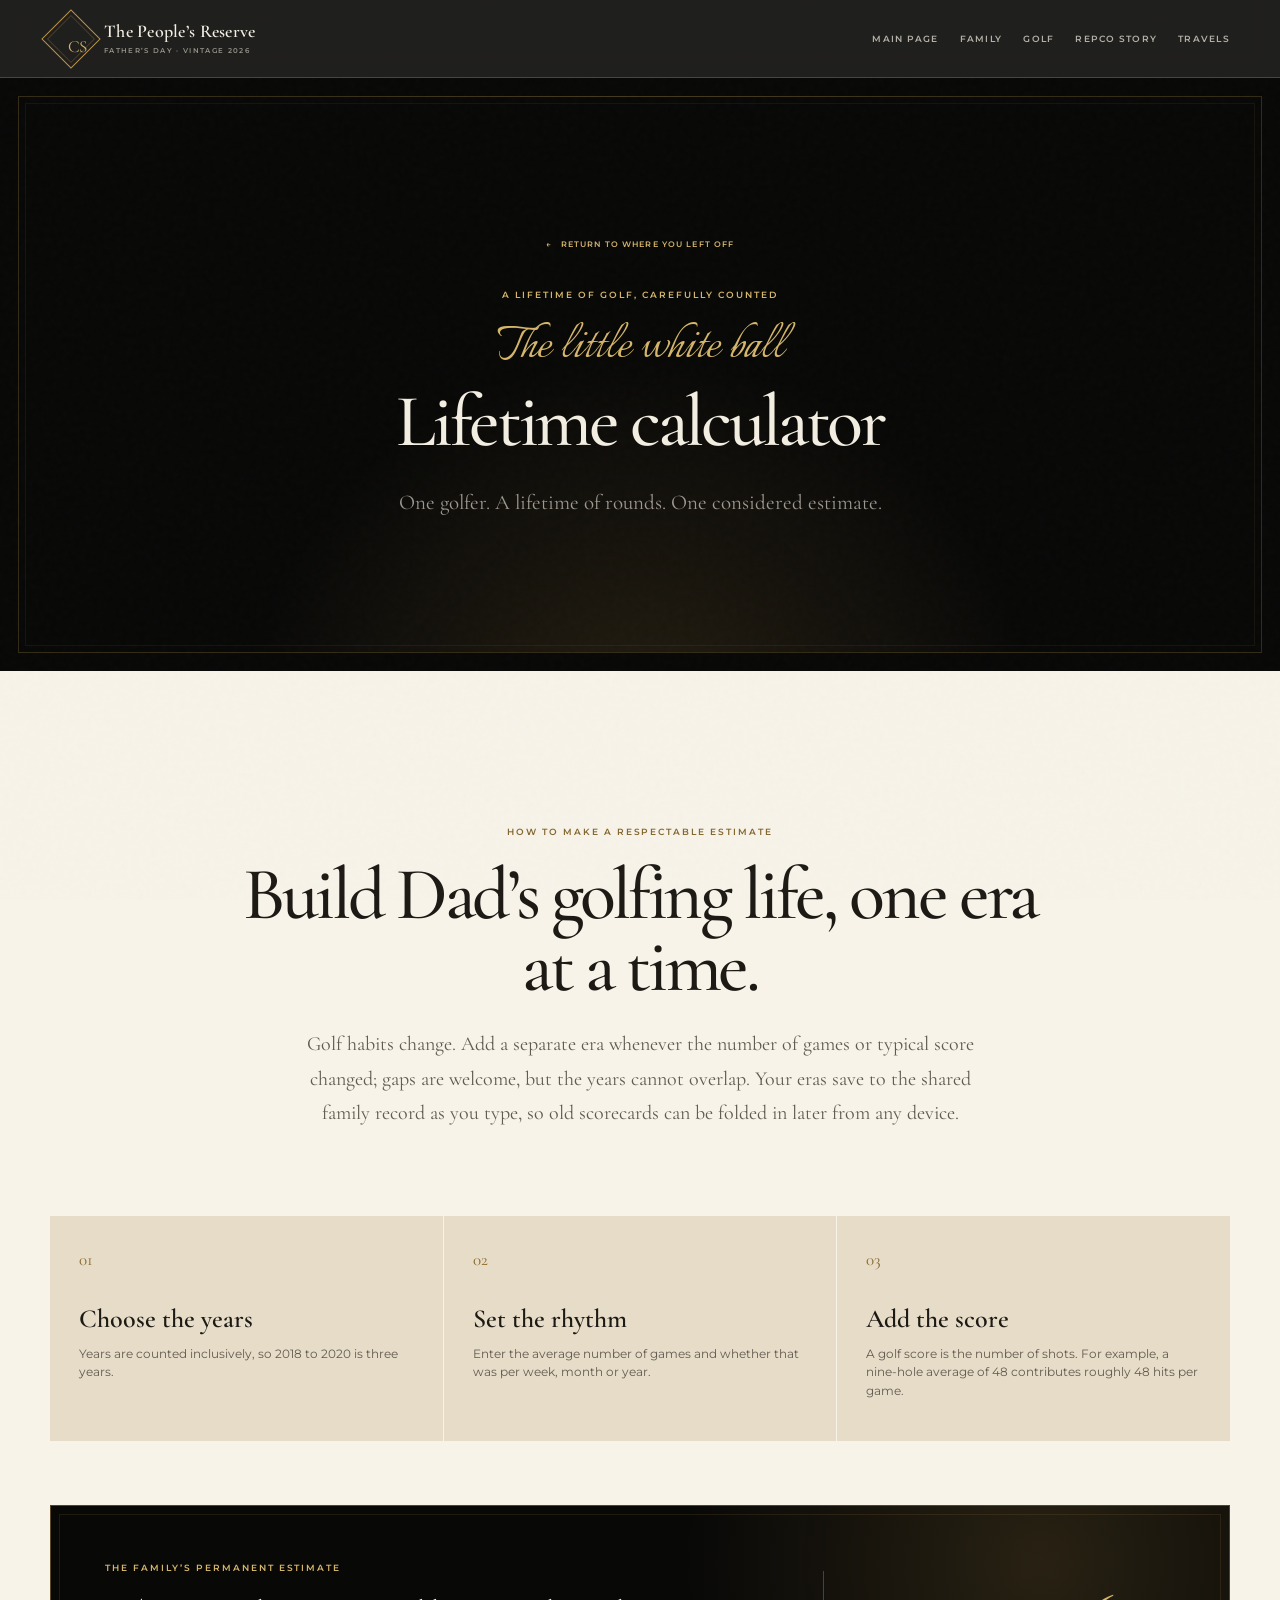
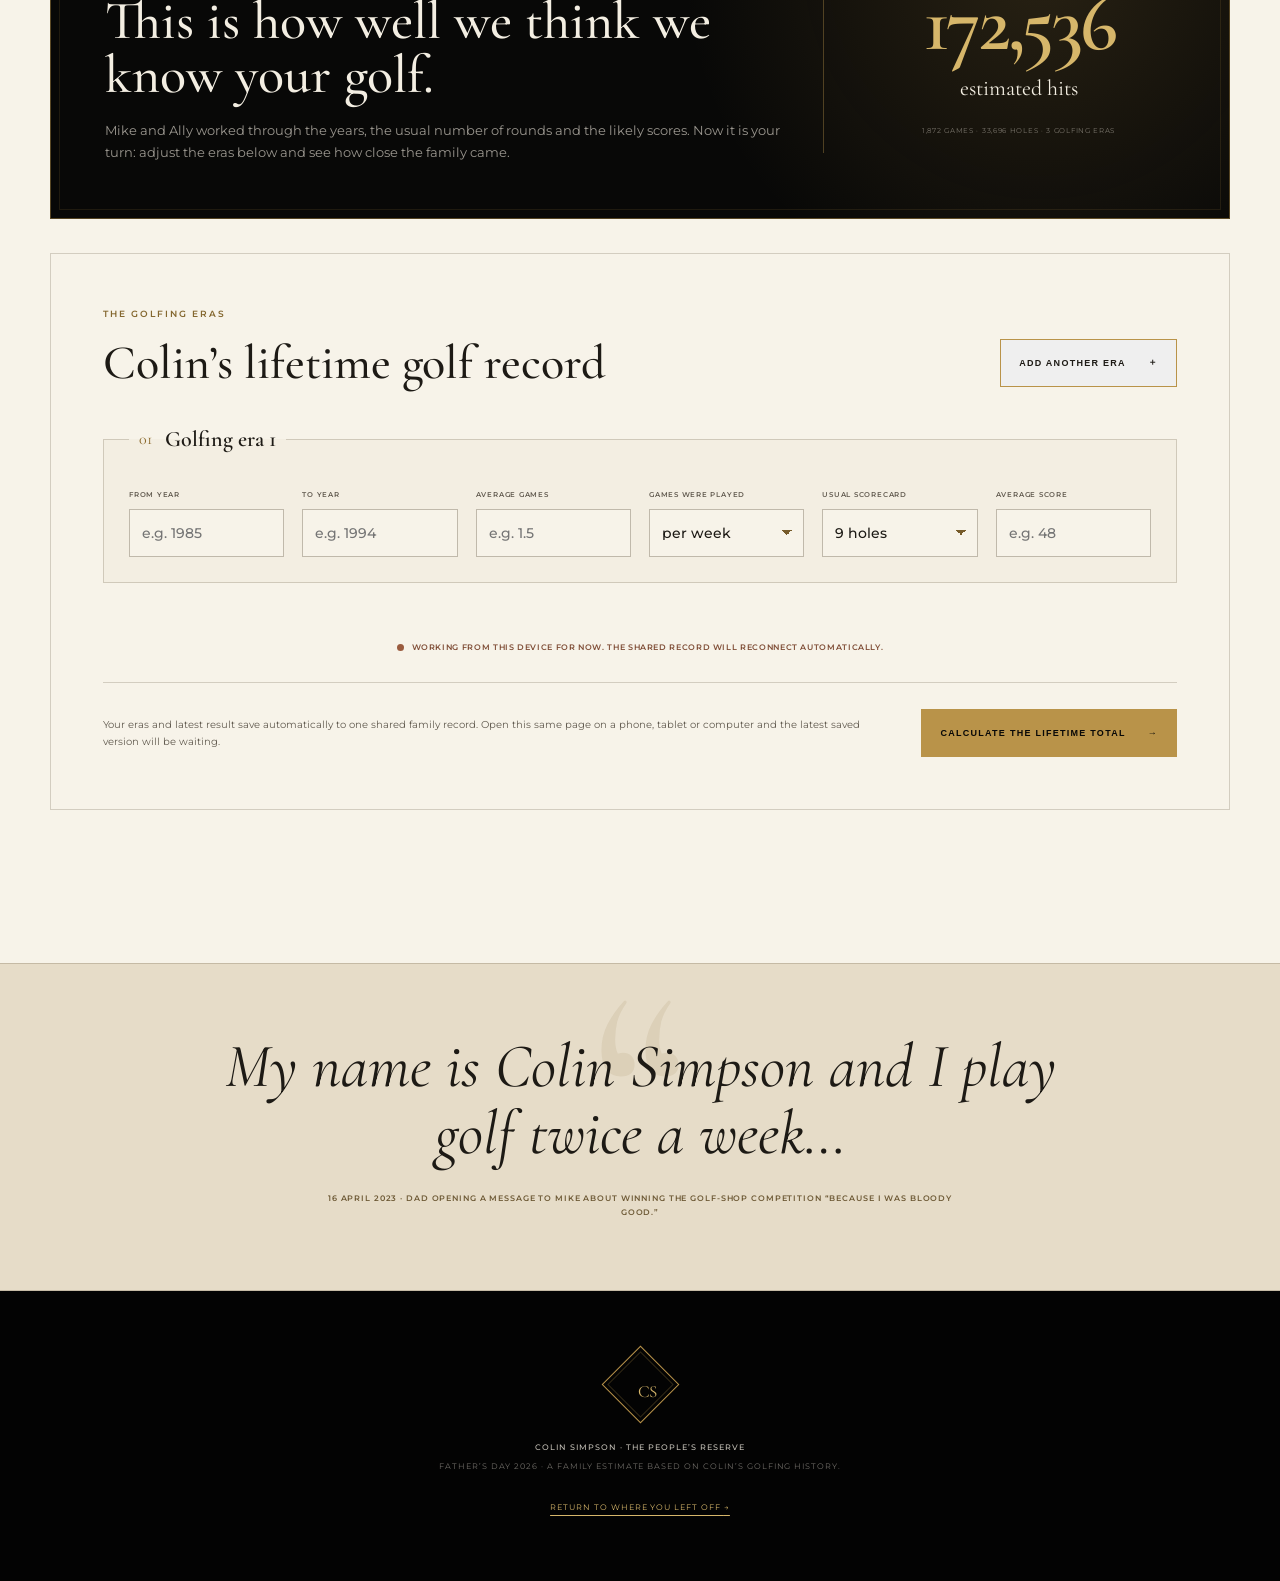
==== commit 01d89d5d: "Publish family golf estimate and shared saving" ====
--- a/golf-calculator.html
+++ b/golf-calculator.html
@@ -17,10 +17,10 @@
     <link rel="preconnect" href="https://fonts.googleapis.com" />
     <link rel="preconnect" href="https://fonts.gstatic.com" crossorigin />
     <link href="https://fonts.googleapis.com/css2?family=Cormorant+Garamond:ital,wght@0,500;0,600;1,500&amp;family=Italianno&amp;family=Montserrat:wght@400;500;600&amp;display=swap" rel="stylesheet" />
-    <link rel="stylesheet" href="styles.css?v=20260905-3" />
-    <script src="editable-details.js?v=20260905-3" defer></script>
-    <script src="script.js?v=20260905-3" defer></script>
-    <script src="golf-calculator.js?v=20260905-3" defer></script>
+    <link rel="stylesheet" href="styles.css?v=20260905-6" />
+    <script src="editable-details.js?v=20260905-6" defer></script>
+    <script src="script.js?v=20260905-6" defer></script>
+    <script src="golf-calculator.js?v=20260905-6" defer></script>
   </head>
   <body class="subpage calculator-page">
     <a class="skip-link" href="#calculator">Skip to the calculator</a>
@@ -54,7 +54,7 @@
         <header class="section-heading centered narrow" data-reveal>
           <p class="eyebrow ink">How to make a respectable estimate</p>
           <h2 id="calculator-title">Build Dad’s golfing life, one era at a time.</h2>
-          <p>Golf habits change. Add a separate era whenever the number of games or typical score changed; gaps are welcome, but the years cannot overlap. Your eras save as you type, so old scorecards can be folded in later.</p>
+          <p>Golf habits change. Add a separate era whenever the number of games or typical score changed; gaps are welcome, but the years cannot overlap. Your eras save to the shared family record as you type, so old scorecards can be folded in later from any device.</p>
         </header>
 
         <ol class="calculator-guide" data-reveal>
@@ -64,21 +64,21 @@
         </ol>
 
         <section class="family-estimate-panel" id="family-estimate-panel" data-reveal aria-label="Family golf estimate">
-          <div class="family-estimate-pending" id="family-estimate-pending">
+          <div class="family-estimate-pending" id="family-estimate-pending" hidden>
             <p class="eyebrow gold">The family’s first guess</p>
             <h3 id="family-estimate-title">How well do we know Dad’s time on the course?</h3>
-            <p>Mike and Ally are building the family’s best estimate together. Once their golfing eras are settled, that number will be published here permanently as the house estimate — ready for Colin to test against the record he remembers.</p>
-            <span class="estimate-status">Family calculation in progress</span>
+            <p>Mike and Ally’s family estimate is recorded permanently below, ready for Colin to test against the golfing life he remembers.</p>
+            <span class="estimate-status">Family calculation complete</span>
           </div>
-          <div class="family-estimate-ready" id="family-estimate-ready" hidden>
+          <div class="family-estimate-ready" id="family-estimate-ready">
             <div>
               <p class="eyebrow gold">The family’s permanent estimate</p>
               <h3 id="family-estimate-ready-title">This is how well we think we know your golf.</h3>
               <p>Mike and Ally worked through the years, the usual number of rounds and the likely scores. Now it is your turn: adjust the eras below and see how close the family came.</p>
             </div>
             <div class="family-estimate-total" aria-label="The family’s estimated lifetime golf shots">
-              <strong id="family-estimate-number">0</strong><span>estimated hits</span>
-              <small id="family-estimate-summary"></small>
+              <strong id="family-estimate-number">172,536</strong><span>estimated hits</span>
+              <small id="family-estimate-summary">1,872 games · 33,696 holes · 3 golfing eras</small>
             </div>
           </div>
         </section>
@@ -94,9 +94,10 @@
 
           <div class="segments" id="segments"></div>
           <p class="form-status" id="form-status" role="alert" aria-live="polite"></p>
+          <p class="sync-status" id="sync-status" aria-live="polite">Connecting to the shared family record…</p>
 
           <div class="calculator-actions">
-            <p>Your eras and latest result save privately in this browser. After calculating, use <strong>Keep on another device</strong> to open and save the same estimate on another phone, tablet or computer.</p>
+            <p>Your eras and latest result save automatically to one shared family record. Open this same page on a phone, tablet or computer and the latest saved version will be waiting.</p>
             <button class="button button-gold calculate-button" id="calculate-button" type="submit"><span id="calculate-button-label">Calculate the lifetime total</span> <span aria-hidden="true">→</span></button>
           </div>
         </form>
@@ -119,10 +120,10 @@
           <p class="result-note">Calculated from the playing periods, frequency and average scores entered above.</p>
           <div class="result-actions">
             <button class="button button-gold" type="button" id="download-certificate">Download Colin’s commemorative golf certificate <span aria-hidden="true">↓</span></button>
-            <button class="button button-result-share" type="button" id="share-result">Keep on another device <span aria-hidden="true">↗</span></button>
+            <button class="button button-result-share" type="button" id="share-result">Share this estimate <span aria-hidden="true">↗</span></button>
             <button class="button button-result-clear" type="button" id="clear-result">Clear saved estimate</button>
           </div>
-          <p class="result-share-note">The private link contains only the golfing eras and estimate. Opening it saves the result in that device’s browser; nothing is added to the public tribute.</p>
+          <p class="result-share-note">The latest estimate is already shared across devices. This optional portable link captures this exact calculated version if you would like to send it to someone.</p>
           <div class="share-link-fallback" id="share-link-fallback" hidden>
             <label for="share-link">Result link</label>
             <div><input id="share-link" type="text" readonly /><button class="button button-result-share" id="copy-share-link" type="button">Copy link</button></div>
@@ -157,7 +158,7 @@
       <div class="dialog-crest" aria-hidden="true"><span>CS</span></div>
       <p class="eyebrow ink">Start the estimate again</p>
       <h2 id="clear-dialog-title">Clear the saved result and every era?</h2>
-      <p>This removes the estimate from this browser and returns the calculator to one blank era.</p>
+      <p>This clears the shared estimate and every era for everyone, on every device, and returns the calculator to one blank era.</p>
       <div class="dialog-actions">
         <button class="button button-outline" type="button" id="cancel-clear">Cancel</button>
         <button class="button button-dark" type="button" id="confirm-clear">Clear saved estimate</button>
--- a/styles.css
+++ b/styles.css
@@ -1262,6 +1262,121 @@
   margin: 0;
 }
 
+.archive-story-grid {
+  display: grid;
+  gap: 18px;
+  grid-template-columns: repeat(2, minmax(0, 1fr));
+  margin-bottom: 50px;
+}
+
+.archive-story-card {
+  background:
+    radial-gradient(circle at 88% 8%, rgba(185, 147, 73, 0.14), transparent 34%),
+    var(--black);
+  border: 1px solid rgba(185, 147, 73, 0.34);
+  color: var(--ivory);
+  display: grid;
+  grid-template-rows: auto 1fr;
+  min-width: 0;
+  overflow: hidden;
+}
+
+.archive-story-card figure {
+  aspect-ratio: 4 / 3;
+  background: #0b0a09;
+  margin: 0;
+  overflow: hidden;
+}
+
+.archive-story-card img {
+  height: 100%;
+  object-fit: contain;
+  width: 100%;
+}
+
+.archive-story-copy {
+  padding: clamp(28px, 4vw, 45px);
+}
+
+.archive-story-copy .eyebrow {
+  margin-bottom: 16px;
+}
+
+.archive-story-copy h3,
+.archive-subheading h3 {
+  font-family: var(--serif);
+  font-size: clamp(31px, 4vw, 45px);
+  font-weight: 500;
+  line-height: 1;
+  margin: 0 0 20px;
+}
+
+.archive-story-copy p:not(.eyebrow, .archive-photo-date) {
+  color: rgba(243, 238, 226, 0.68);
+  font-size: 13px;
+  line-height: 1.72;
+  margin: 0;
+}
+
+.archive-story-copy p + p:not(.archive-photo-date) {
+  margin-top: 14px;
+}
+
+.archive-photo-date {
+  color: var(--gold-bright);
+  font-size: 7px;
+  font-weight: 600;
+  letter-spacing: 0.14em;
+  margin: 26px 0 0;
+  text-transform: uppercase;
+}
+
+.archive-subheading {
+  border-top: 1px solid var(--line);
+  padding: 44px 4px 26px;
+  text-align: center;
+}
+
+.archive-subheading .eyebrow {
+  margin-bottom: 12px;
+}
+
+.archive-subheading h3 {
+  color: var(--ink);
+  margin-bottom: 0;
+}
+
+.archive-family-gallery {
+  display: grid;
+  gap: 18px;
+  grid-template-columns: repeat(6, minmax(0, 1fr));
+  padding-bottom: 42px;
+}
+
+.archive-family-gallery .photo-card {
+  display: flex;
+  flex-direction: column;
+  grid-column: span 2;
+}
+
+.archive-family-gallery .archive-family-wide {
+  grid-column: span 3;
+}
+
+.archive-family-gallery .photo-card img {
+  aspect-ratio: auto;
+  background: var(--black-soft);
+  object-fit: contain;
+}
+
+.archive-family-gallery .photo-card figcaption {
+  flex: 1;
+}
+
+.archive-schooldays-heading {
+  margin-top: 8px;
+}
+
 .origins-grid {
   display: grid;
   gap: 14px;
@@ -1323,8 +1438,8 @@
 }
 
 .archive-schooldays {
-  border-top: 1px solid var(--line);
-  padding-top: 34px;
+  border-top: 0;
+  padding-top: 0;
 }
 
 .wine-grid {
@@ -2170,6 +2285,8 @@
 .detail-video video {
   aspect-ratio: 16 / 9;
   background: #000;
+  display: block;
+  object-fit: contain;
   width: 100%;
 }
 
@@ -2486,6 +2603,54 @@
   text-align: center;
 }
 
+.sync-status {
+  align-items: center;
+  color: #5f5a4e;
+  display: flex;
+  font-size: 8px;
+  font-weight: 600;
+  gap: 8px;
+  justify-content: center;
+  letter-spacing: 0.08em;
+  margin: 9px 0 0;
+  min-height: 18px;
+  text-align: center;
+  text-transform: uppercase;
+}
+
+.sync-status::before {
+  background: #9b7a37;
+  border-radius: 50%;
+  content: "";
+  flex: 0 0 7px;
+  height: 7px;
+  width: 7px;
+}
+
+.sync-status[data-state="saved"]::before {
+  background: #547b58;
+  box-shadow: 0 0 0 3px rgba(84, 123, 88, 0.12);
+}
+
+.sync-status[data-state="saving"]::before {
+  animation: sync-pulse 1.25s ease-in-out infinite;
+}
+
+.sync-status[data-state="offline"] {
+  color: #7f4d36;
+}
+
+.sync-status[data-state="offline"]::before {
+  background: #9a5b3e;
+}
+
+@keyframes sync-pulse {
+  50% {
+    opacity: 0.35;
+    transform: scale(0.78);
+  }
+}
+
 .calculator-actions {
   align-items: center;
   border-top: 1px solid var(--line);
@@ -3318,6 +3483,18 @@
     grid-template-columns: 1fr;
   }
 
+  .archive-family-gallery {
+    grid-template-columns: repeat(2, minmax(0, 1fr));
+  }
+
+  .archive-family-gallery .photo-card {
+    grid-column: auto;
+  }
+
+  .archive-family-gallery .archive-family-wide {
+    grid-column: 1 / -1;
+  }
+
   .bottle-gallery {
     margin: auto;
     max-width: 620px;
@@ -3513,6 +3690,7 @@
   }
 
   .family-gallery,
+  .archive-family-gallery,
   .poppa-callout,
   .bottle-gallery,
   .story-pair,
@@ -3531,6 +3709,8 @@
   }
 
   .family-gallery .photo-card,
+  .archive-family-gallery .photo-card,
+  .archive-family-gallery .archive-family-wide,
   .travel-card,
   .travel-card-wide {
     grid-column: auto;
@@ -3761,6 +3941,7 @@
 
 @media (max-width: 900px) {
   .origins-intro,
+  .archive-story-grid,
   .message-opening-grid,
   .message-opening-grid-landscape,
   .family-estimate-ready {
